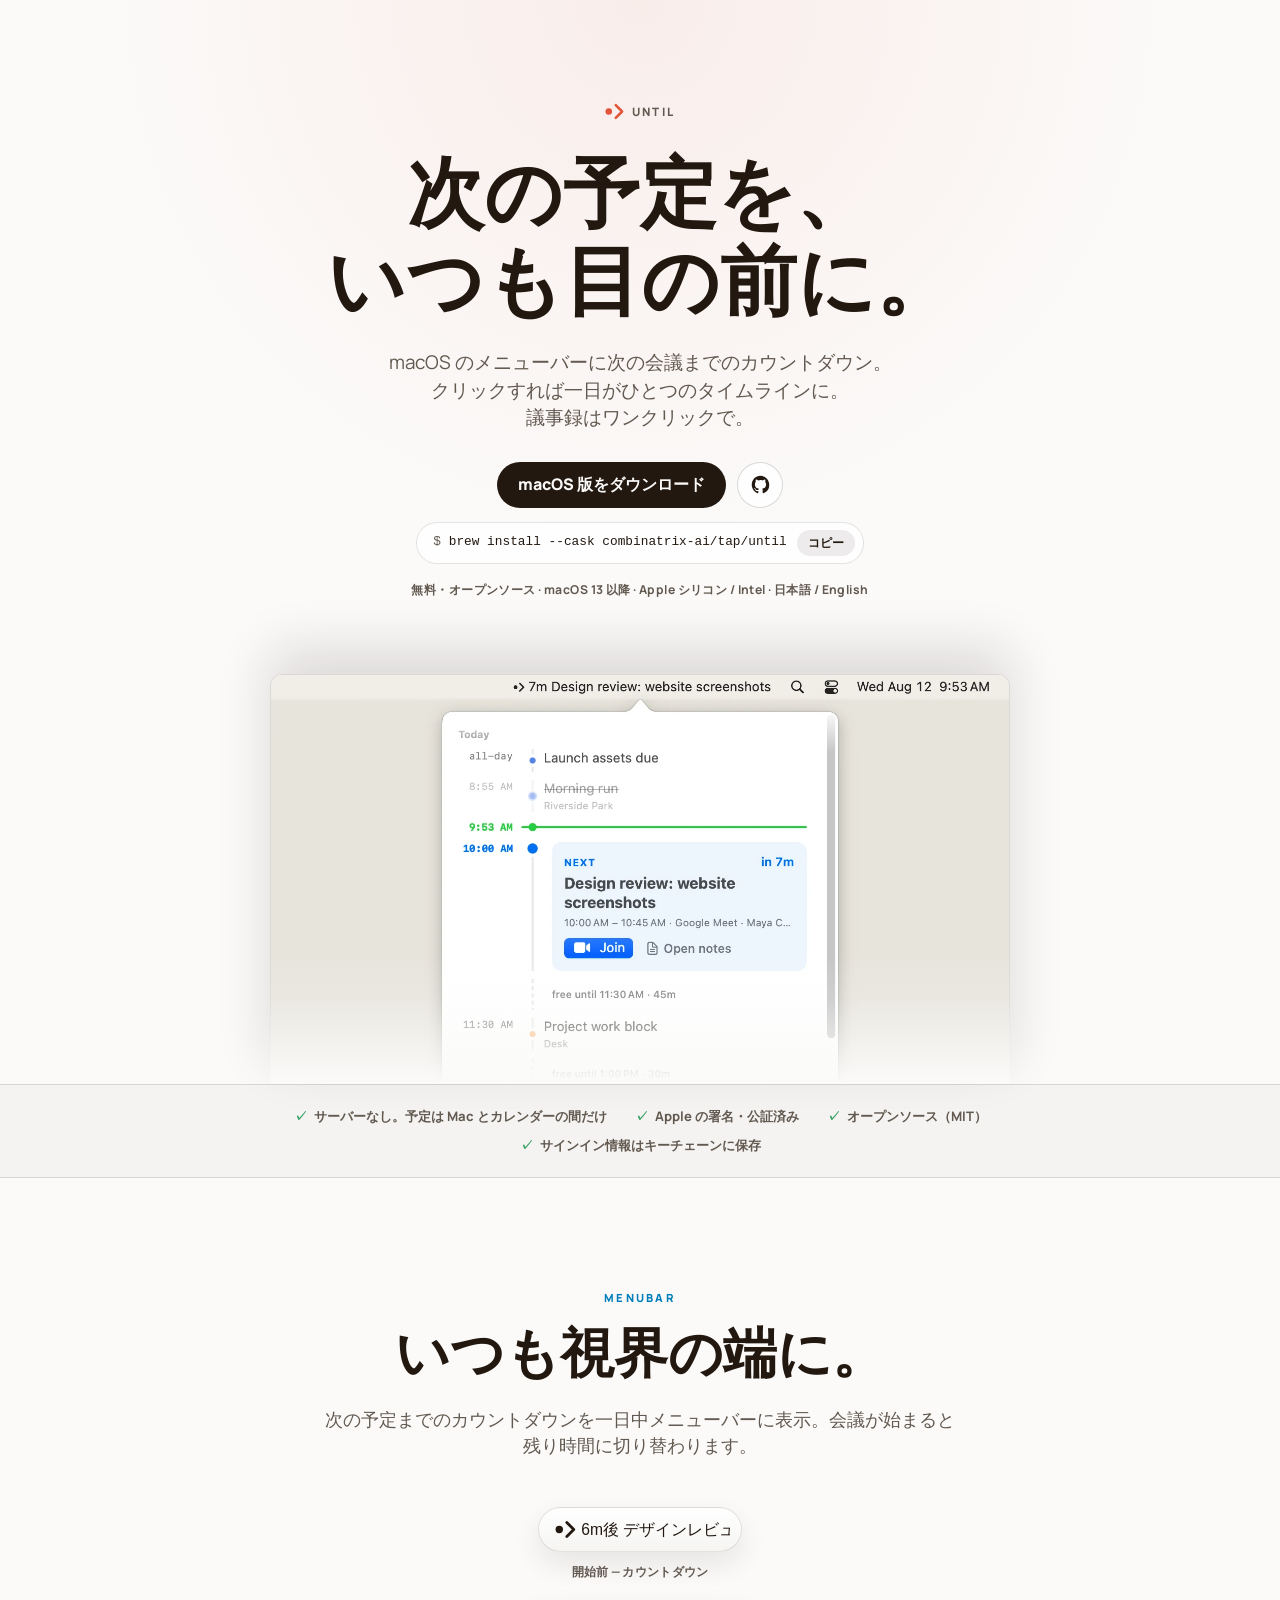
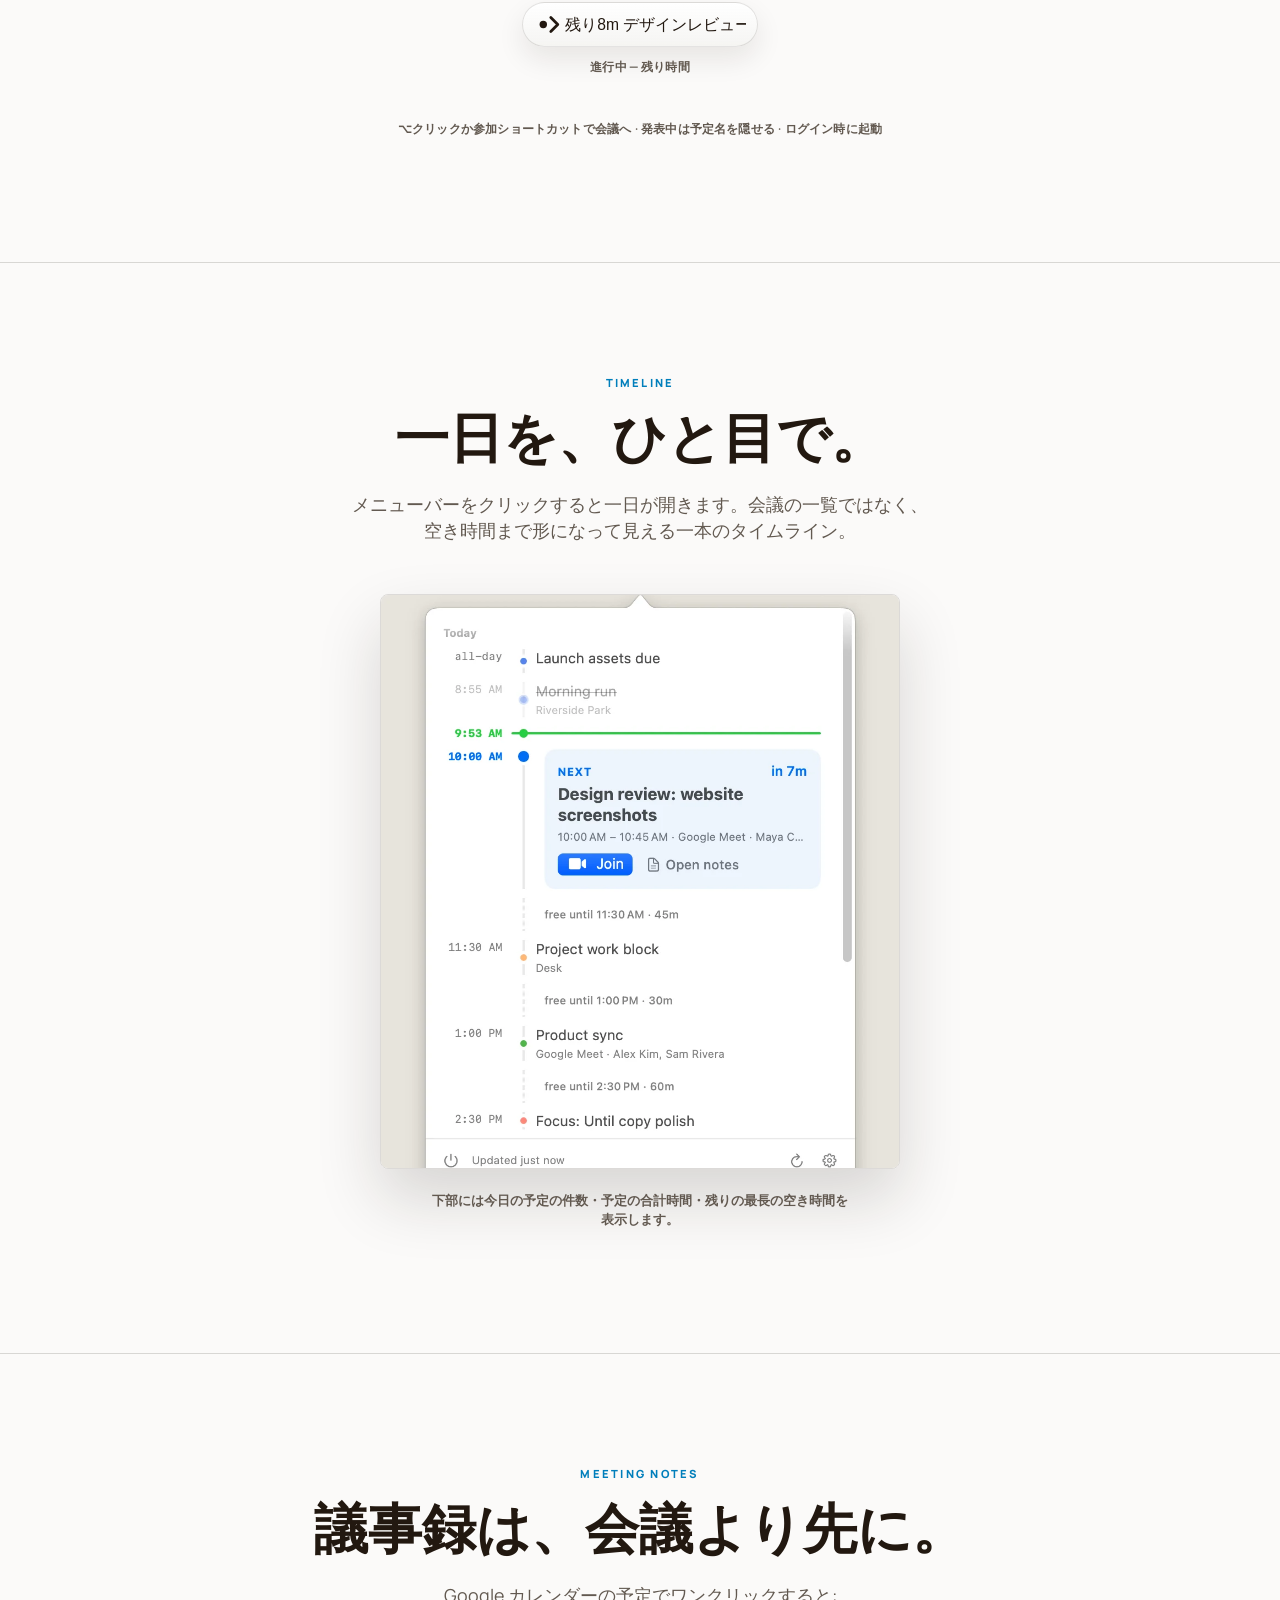
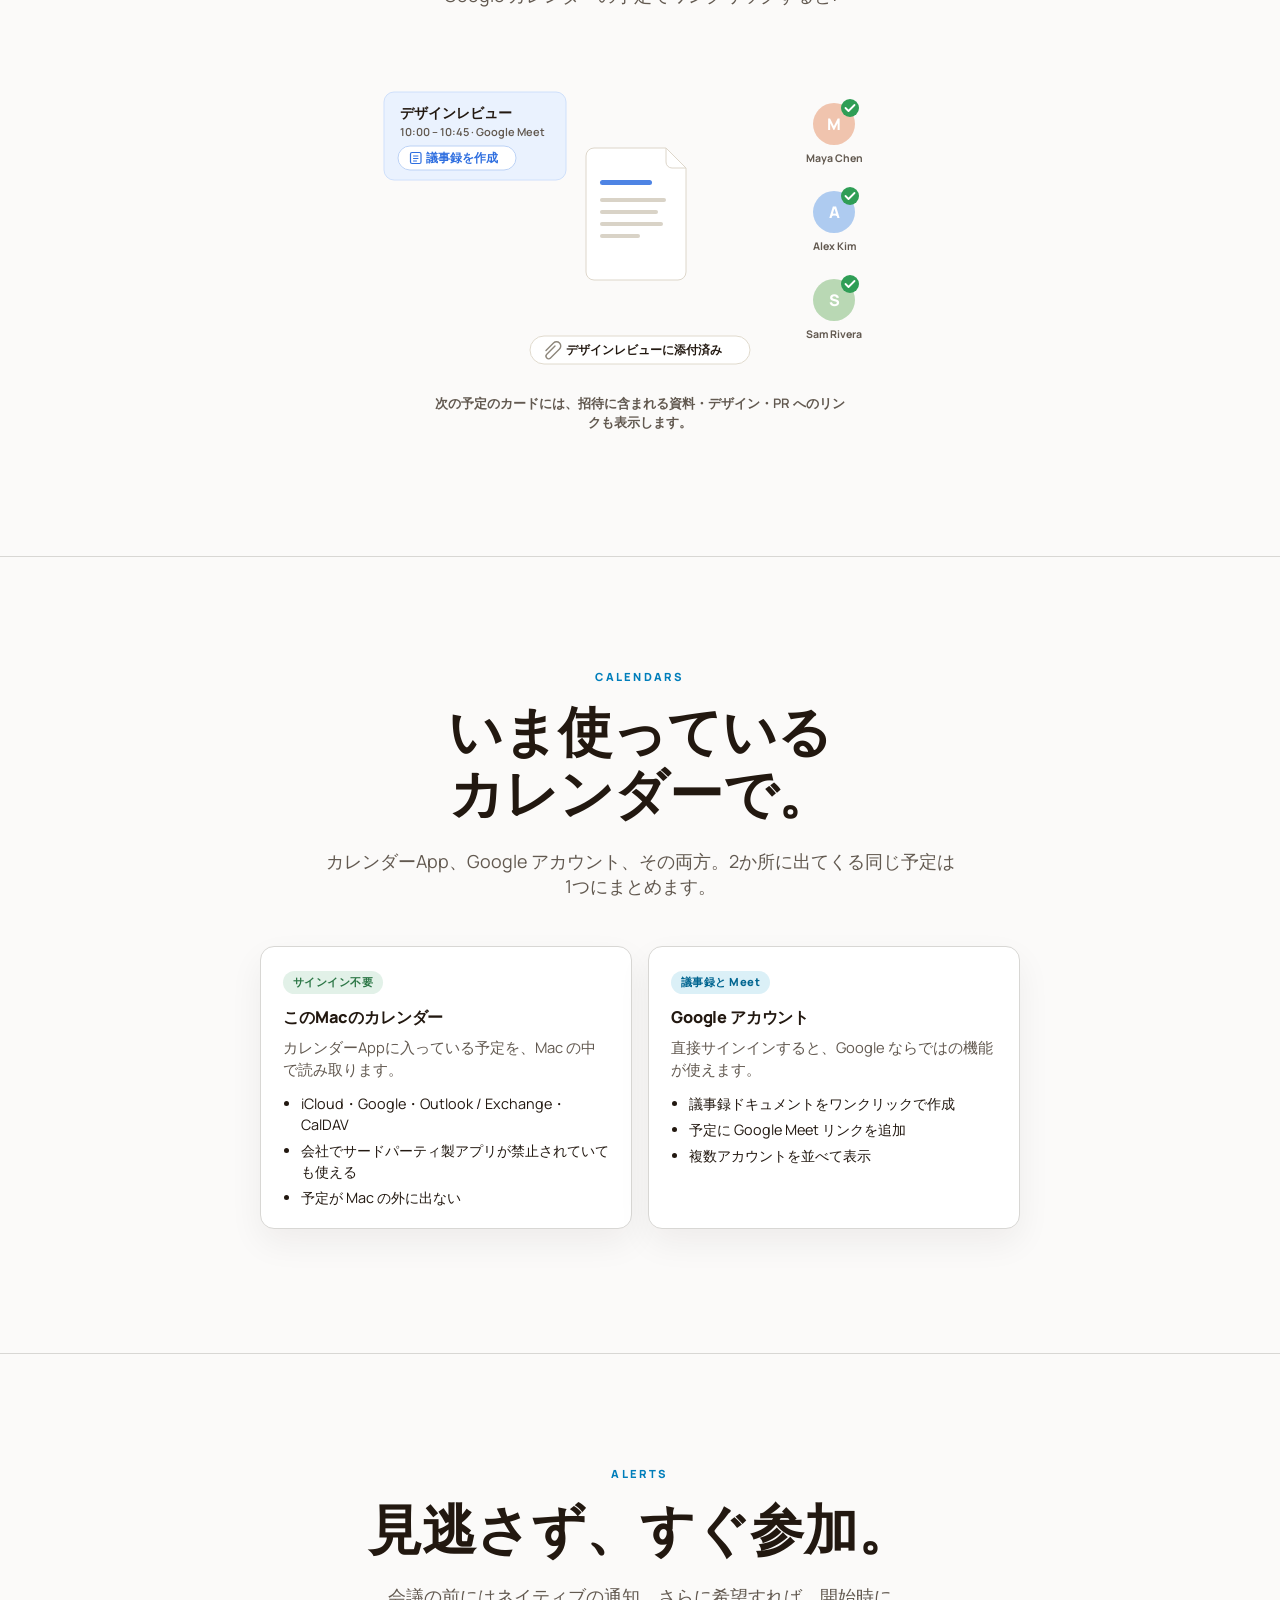
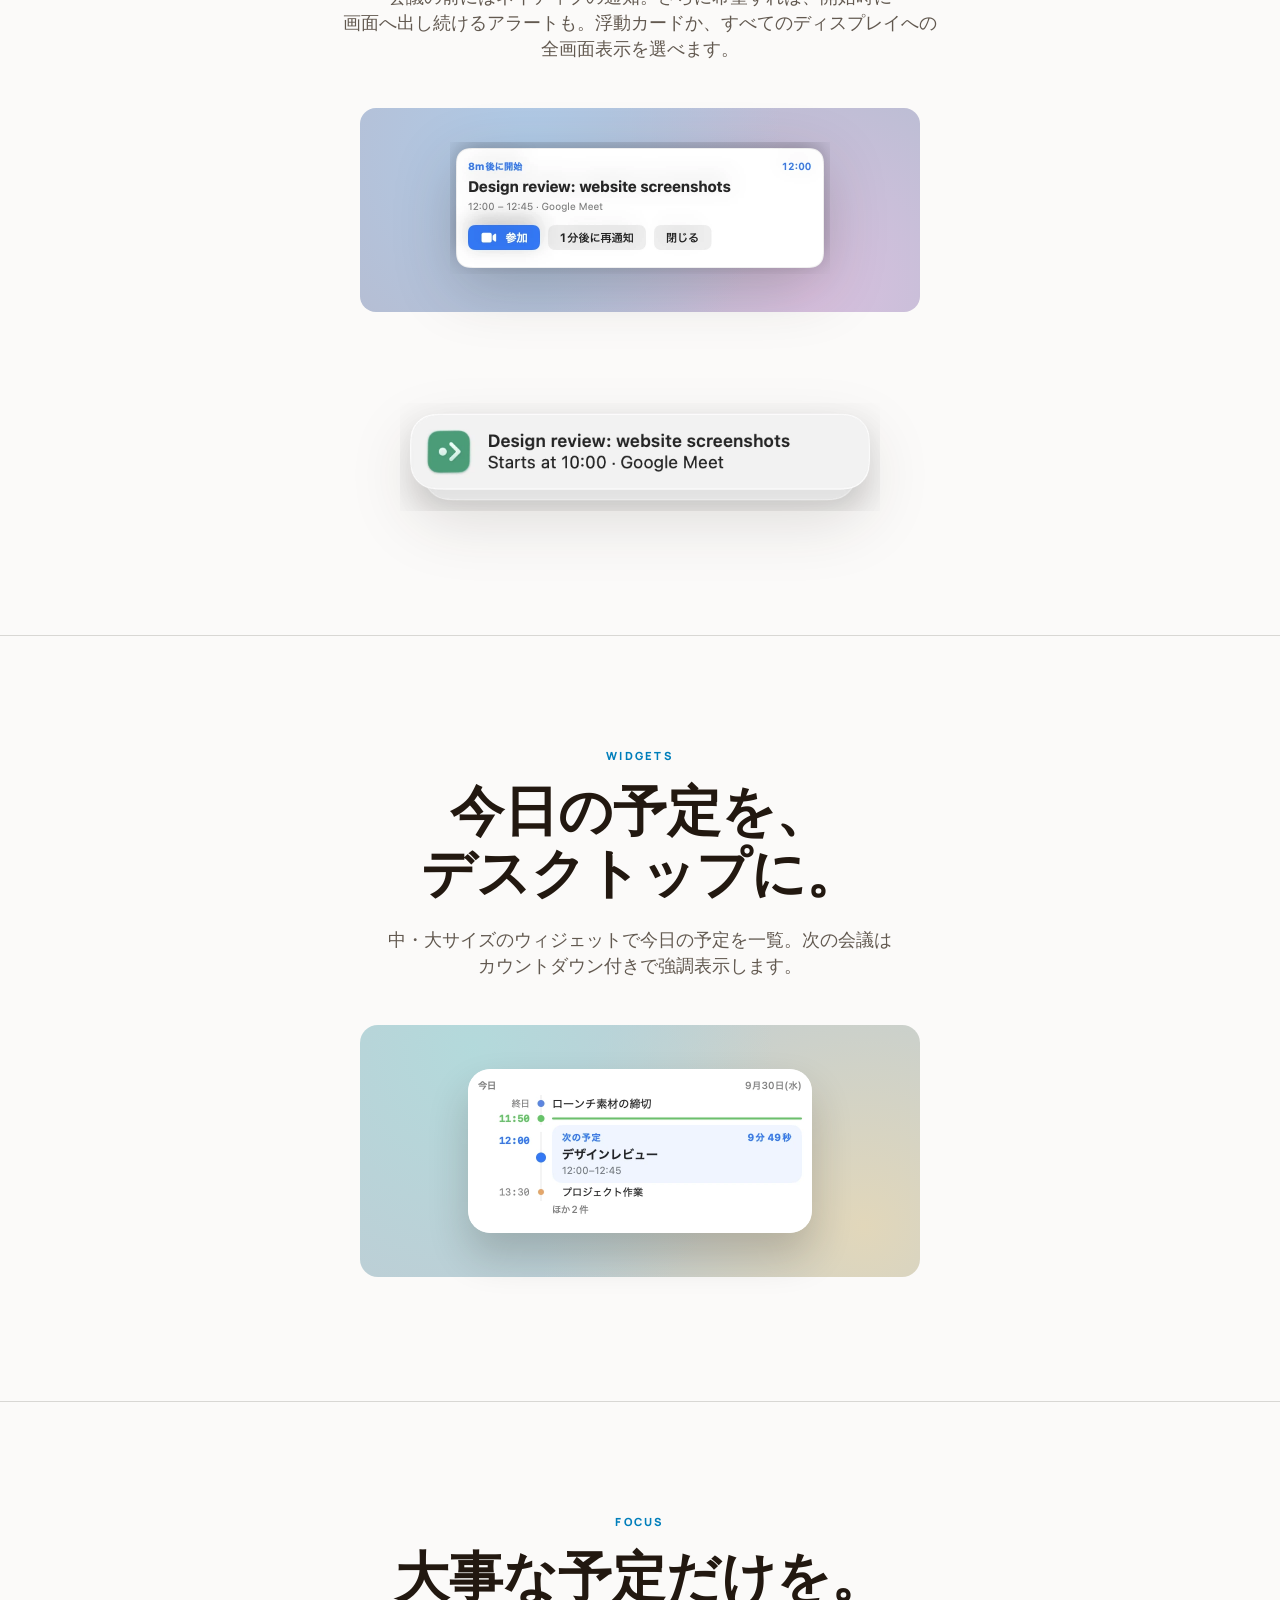
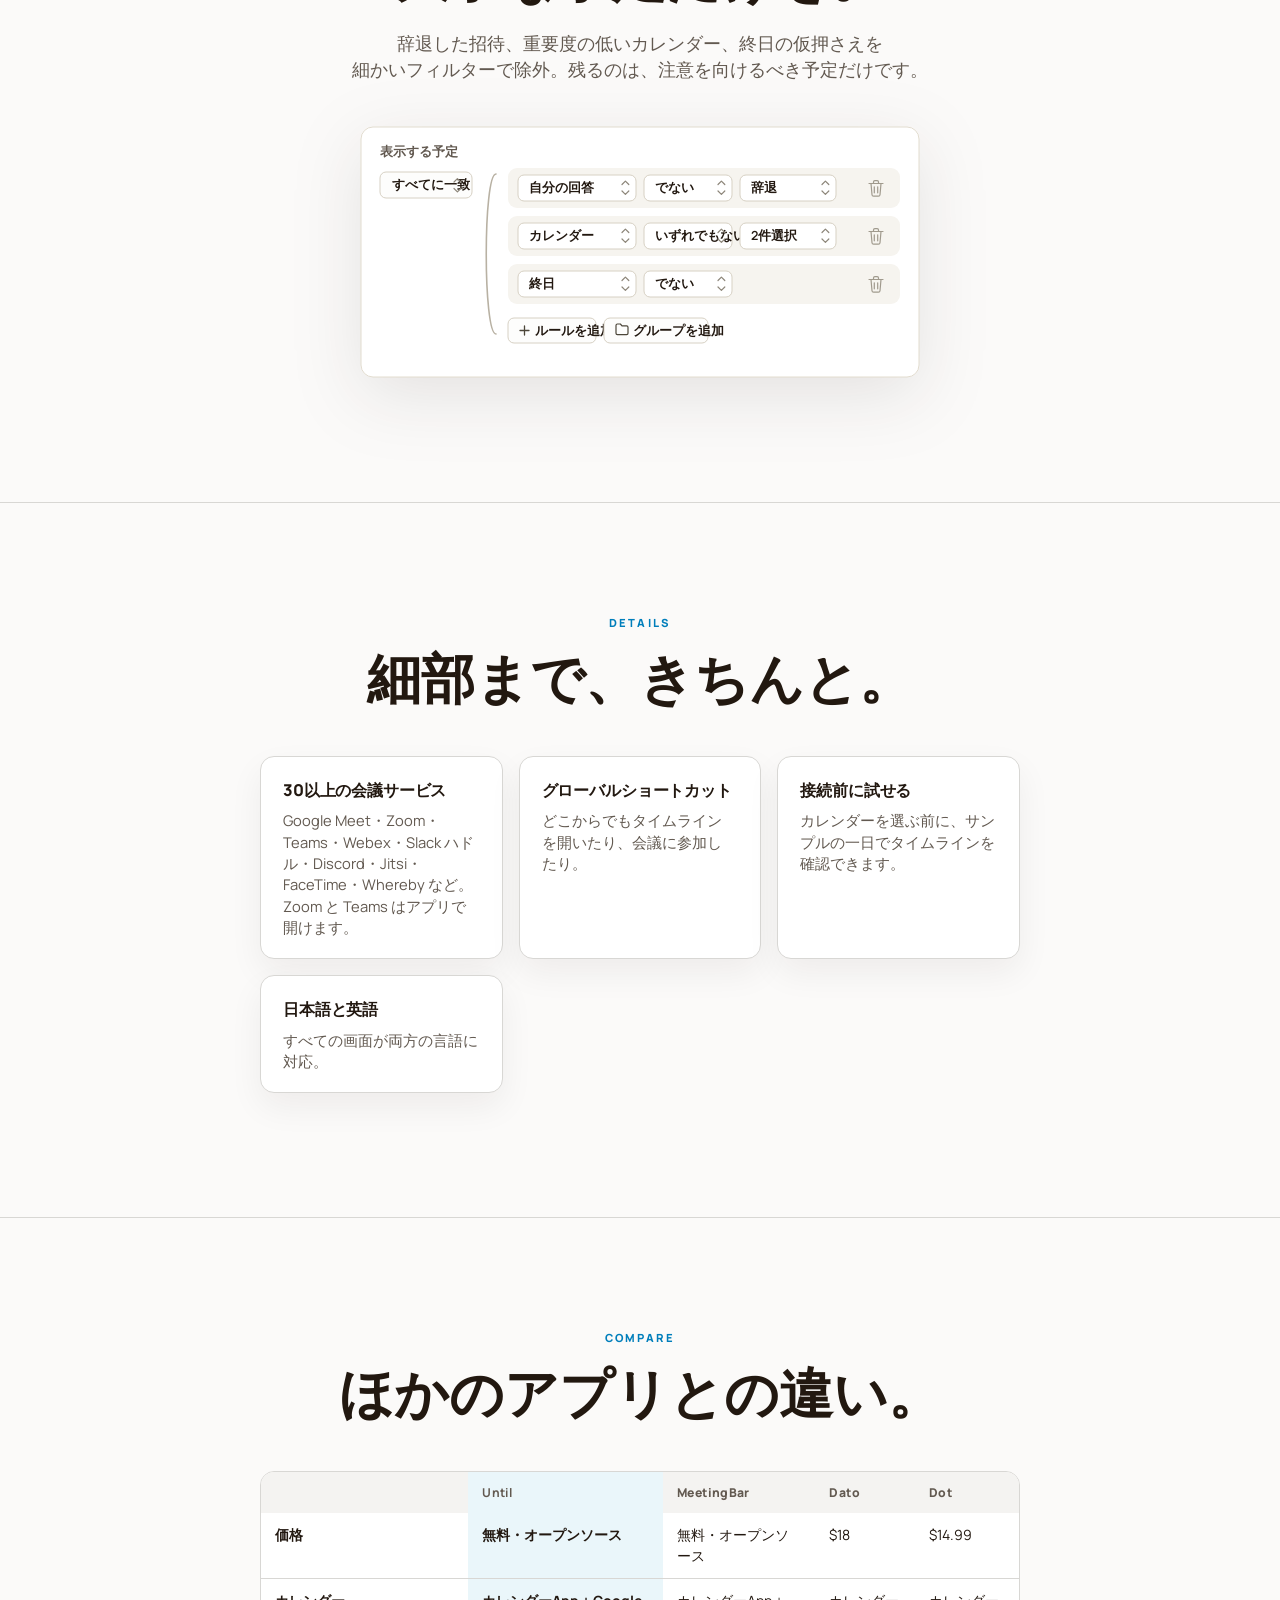
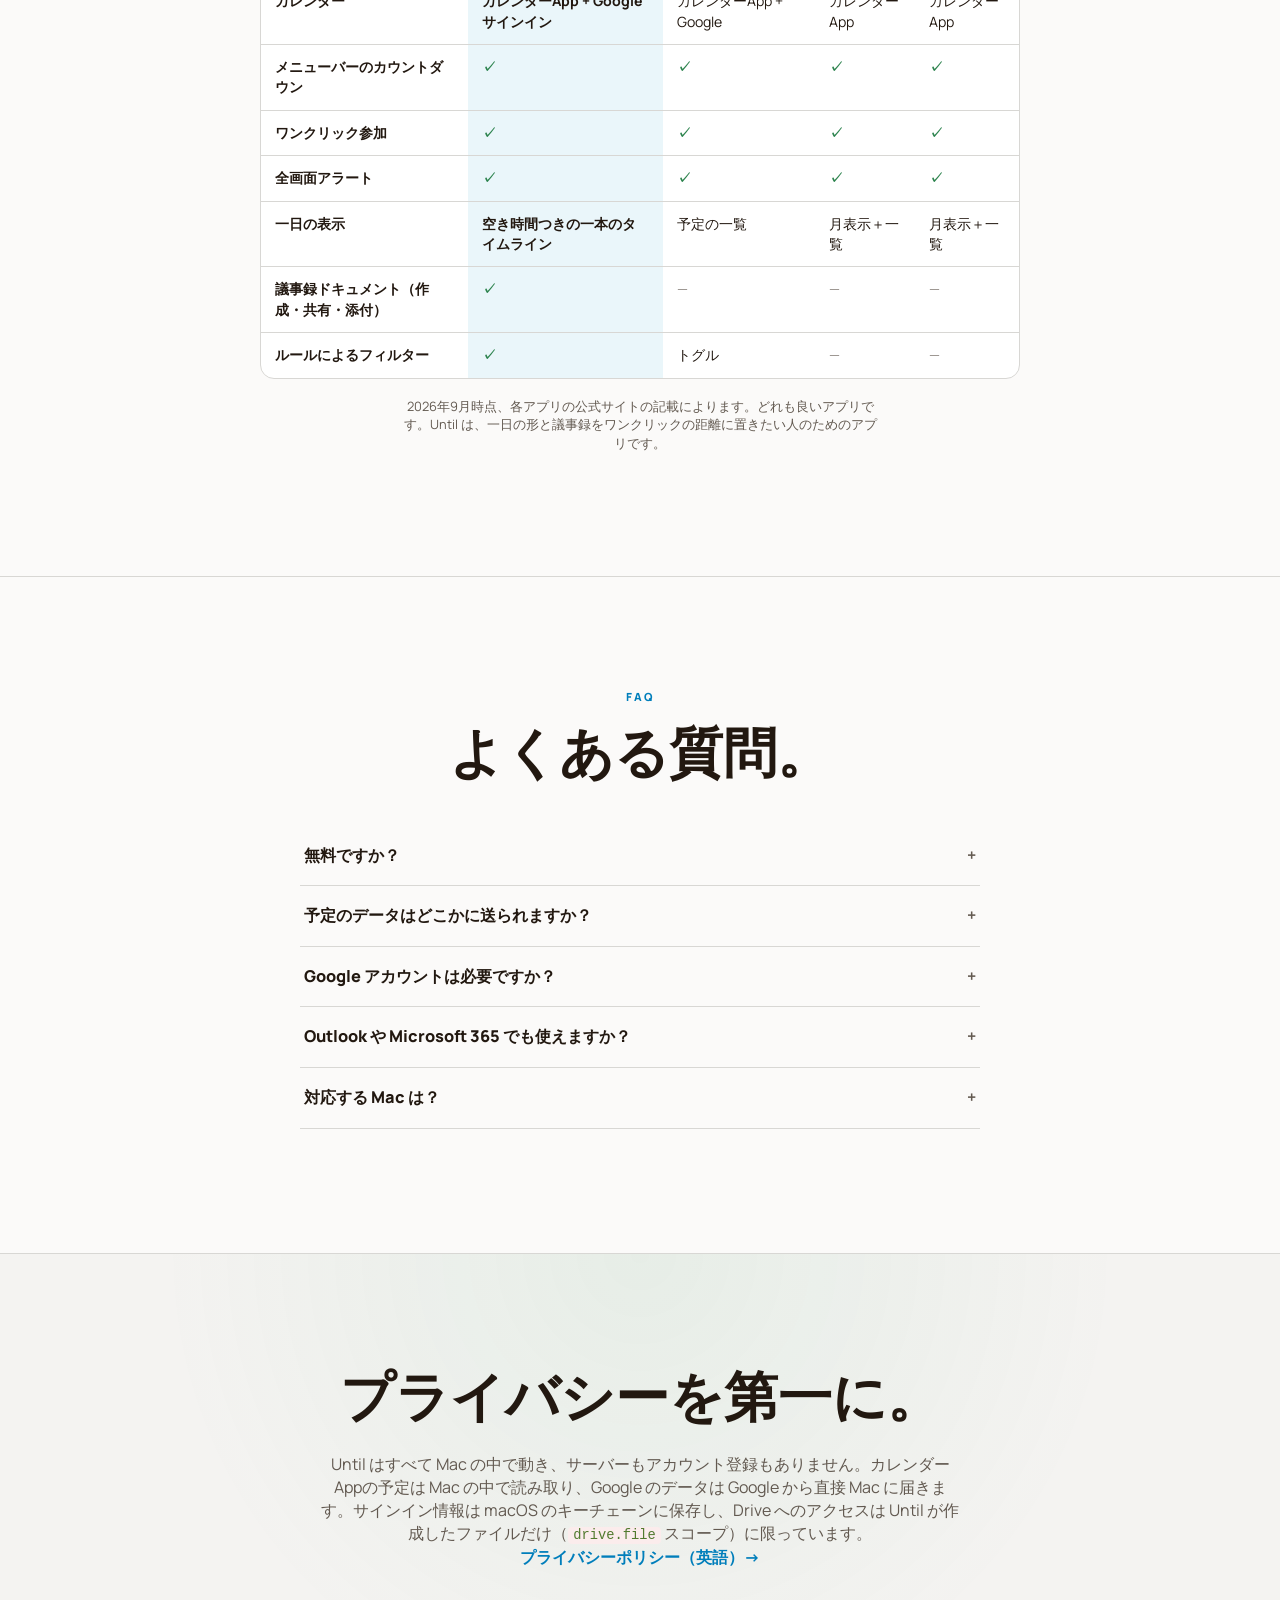
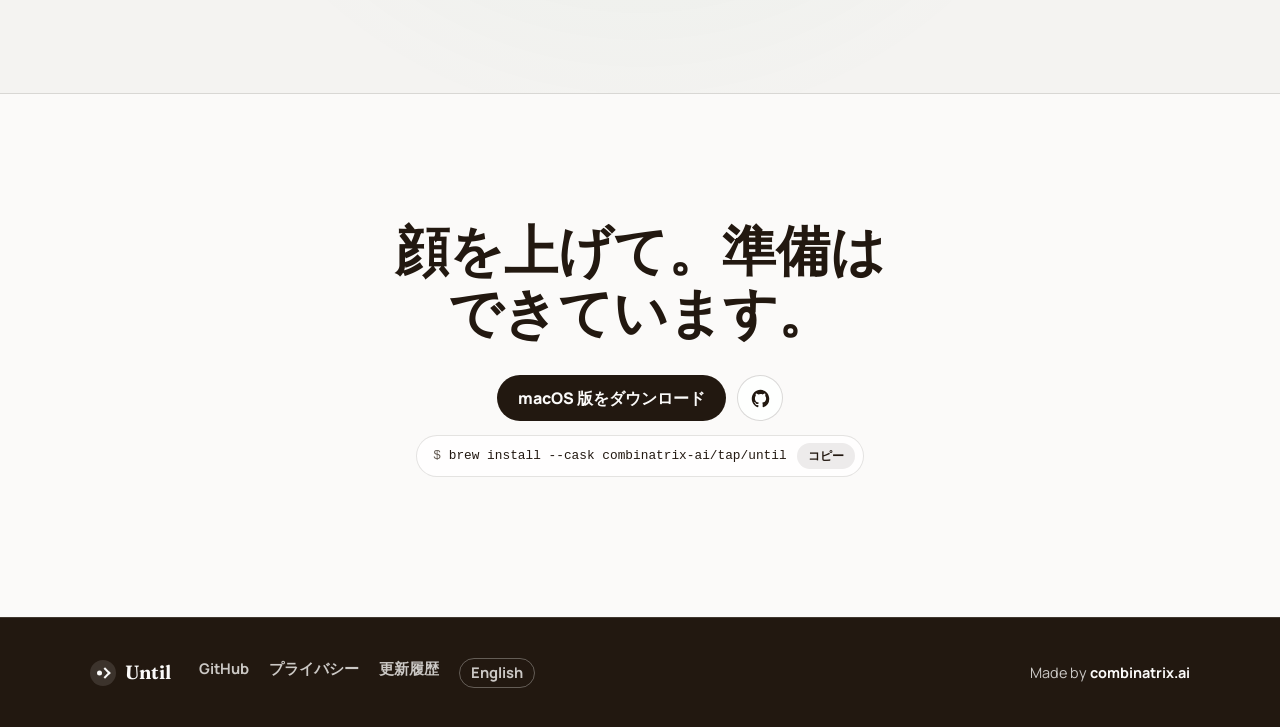
==== docs/ja/index.html @ cc0fdd6d "Rebuild the website around install, calendars, and comparisons - Hero links straight to Until.dmg, o" ====
<!DOCTYPE html>
<html lang="ja">
  <head>
    <meta charset="utf-8">
    <meta name="viewport" content="width=device-width, initial-scale=1">
    <title>Until — 次の会議をmacOSのメニューバーに</title>
    <meta name="description" content="Until は次の会議までのカウントダウンを macOS のメニューバーに表示し、一日をひとつのタイムラインで見せ、議事録をワンクリックで作成します。カレンダーAppと Google カレンダーに対応。無料・オープンソース。">
    <link rel="canonical" href="https://until.combinatrix.ai/ja/">
    <link rel="alternate" hreflang="en" href="https://until.combinatrix.ai/">
    <link rel="alternate" hreflang="ja" href="https://until.combinatrix.ai/ja/">
    <link rel="alternate" hreflang="x-default" href="https://until.combinatrix.ai/">
    <meta property="og:type" content="website">
    <meta property="og:title" content="Until — 次の会議をmacOSのメニューバーに">
    <meta property="og:description" content="メニューバーのカウントダウン、一日をひとつのタイムラインで、議事録はワンクリック。カレンダーAppと Google カレンダーに対応。無料・オープンソース。">
    <meta property="og:image" content="https://until.combinatrix.ai/og-image.png">
    <meta property="og:image:width" content="1200">
    <meta property="og:image:height" content="630">
    <meta property="og:url" content="https://until.combinatrix.ai/ja/">
    <meta property="og:locale" content="ja_JP">
    <meta name="twitter:card" content="summary_large_image">
    <meta name="twitter:title" content="Until — 次の会議をmacOSのメニューバーに">
    <meta name="twitter:description" content="メニューバーのカウントダウン、一日をひとつのタイムラインで、議事録はワンクリック。カレンダーAppと Google カレンダーに対応。無料・オープンソース。">
    <meta name="twitter:image" content="https://until.combinatrix.ai/og-image.png">
    <script type="application/ld+json">{"@context": "https://schema.org", "@type": "SoftwareApplication", "name": "Until", "operatingSystem": "macOS 13 or later", "applicationCategory": "ProductivityApplication", "description": "メニューバーのカウントダウン、一日をひとつのタイムラインで、議事録はワンクリック。カレンダーAppと Google カレンダーに対応。無料・オープンソース。", "url": "https://until.combinatrix.ai/ja/", "downloadUrl": "https://github.com/combinatrix-ai/until/releases/latest/download/Until.dmg", "license": "https://opensource.org/licenses/MIT", "inLanguage": ["en", "ja"], "offers": {"@type": "Offer", "price": "0", "priceCurrency": "USD"}, "author": {"@type": "Organization", "name": "combinatrix.ai", "url": "https://combinatrix.ai"}}</script>
    <link rel="preconnect" href="https://fonts.googleapis.com">
    <link rel="preconnect" href="https://fonts.gstatic.com" crossorigin>
    <link
      href="https://fonts.googleapis.com/css2?family=Fraunces:opsz,wght@9..144,650;9..144,780&amp;family=Manrope:wght@400;520;620;720;800&amp;display=swap"
      rel="stylesheet"
    >
    <link rel="stylesheet" href="../styles.css?v=20260930-growth">
    <link rel="icon" href="data:image/svg+xml,%3Csvg xmlns='http://www.w3.org/2000/svg' viewBox='0 0 24 24'%3E%3Ccircle cx='8' cy='12' r='3' fill='%23d9664e'/%3E%3Cpath d='M14 7l5 5-5 5' fill='none' stroke='%23d9664e' stroke-width='2.5' stroke-linecap='round' stroke-linejoin='round'/%3E%3C/svg%3E">
  </head>
  <body>
    <a class="skip-link" href="#main-content">本文へスキップ</a>
    <main id="top">
      <section class="hero" id="main-content" aria-labelledby="hero-title">
        <div class="hero-intro">
          <div class="hero-brand-row">
            <svg class="hero-mark" viewBox="4 5 15 14" aria-hidden="true">
              <circle cx="7" cy="12" r="2.6" />
              <path d="M12.5 7 17.5 12 12.5 17" />
            </svg>
            <span>Until</span>
          </div>
          <h1 id="hero-title">次の予定を、いつも目の前に。</h1>
          <p class="hero-subtitle">macOS のメニューバーに次の会議までのカウントダウン。クリックすれば一日がひとつのタイムラインに。議事録はワンクリックで。</p>
          <div class="cta-row">
            <a class="primary-action" href="https://github.com/combinatrix-ai/until/releases/latest/download/Until.dmg">macOS 版をダウンロード</a>
            <a class="icon-action" href="https://github.com/combinatrix-ai/until" aria-label="GitHub で Until を見る">
              <svg viewBox="0 0 24 24" aria-hidden="true">
                <path
                  d="M12 2C6.48 2 2 6.58 2 12.24c0 4.52 2.86 8.35 6.84 9.7.5.09.68-.22.68-.49 0-.24-.01-1.04-.01-1.88-2.51.47-3.16-.63-3.36-1.21-.11-.3-.6-1.21-1.03-1.45-.35-.19-.85-.66-.01-.67.79-.01 1.35.74 1.54 1.05.9 1.55 2.34 1.11 2.91.85.09-.67.35-1.11.64-1.37-2.22-.26-4.55-1.14-4.55-5.05 0-1.11.39-2.02 1.03-2.73-.1-.26-.45-1.3.1-2.7 0 0 .84-.28 2.75 1.04A9.28 9.28 0 0 1 12 6.99c.85 0 1.71.12 2.51.35 1.91-1.32 2.75-1.04 2.75-1.04.55 1.4.2 2.44.1 2.7.64.71 1.03 1.62 1.03 2.73 0 3.92-2.34 4.79-4.57 5.05.36.32.68.94.68 1.9 0 1.37-.01 2.47-.01 2.81 0 .27.18.59.69.49A10.09 10.09 0 0 0 22 12.24C22 6.58 17.52 2 12 2Z"
                />
              </svg>
            </a>
          </div>
          <div class="brew-pill"><code>brew install --cask combinatrix-ai/tap/until</code><button class="copy-button" type="button" data-copy="brew install --cask combinatrix-ai/tap/until" data-copied="コピーしました">コピー</button></div>
          <p class="hero-meta">無料・オープンソース <span aria-hidden="true">·</span> macOS 13 以降 <span aria-hidden="true">·</span> Apple シリコン / Intel <span aria-hidden="true">·</span> 日本語 / English</p>
        </div>

        <figure class="hero-poster">
          <img
            src="../until-hero-menubar-timeline.webp"
            width="1453"
            height="804"
            fetchpriority="high"
            alt="メニューバーのカウントダウンから一日のタイムラインを開いたところ。次の予定が大きく表示され、その後の予定が続く。"
          >
          <div class="hero-poster-fade" aria-hidden="true"></div>
        </figure>
      </section>

      <section class="trust-strip" aria-label="Trust">
        <ul><li>サーバーなし。予定は Mac とカレンダーの間だけ</li><li>Apple の署名・公証済み</li><li>オープンソース（MIT）</li><li>サインイン情報はキーチェーンに保存</li></ul>
      </section>

      <section class="landing-section" id="menubar" aria-labelledby="menubar-title">
        <div class="section-inner">
          <header class="section-heading">
            <p class="kicker">Menubar</p>
            <h2 id="menubar-title">いつも視界の端に。</h2>
            <p class="section-lede">次の予定までのカウントダウンを一日中メニューバーに表示。会議が始まると残り時間に切り替わります。</p>
          </header>

          <div class="menubar-states">
            <figure class="menubar-state">
              <div class="menubar-chrome">
                <svg viewBox="0 0 155 25" role="img" aria-label="メニューバーの Until。デザインレビューまで6分。" focusable="false">
                  <circle cx="8" cy="12.5" r="3.2" class="ms-mark" />
                  <path d="M14.5 6.5 20.5 12.5 14.5 18.5" class="ms-chevron" />
                  <text x="27" y="17.3" class="ms-text">6m後 デザインレビュー</text>
                </svg>
              </div>
              <figcaption>開始前 &mdash; カウントダウン</figcaption>
            </figure>
            <figure class="menubar-state">
              <div class="menubar-chrome">
                <svg viewBox="0 0 182 25" role="img" aria-label="メニューバーの Until。デザインレビューは残り8分。" focusable="false">
                  <circle cx="8" cy="12.5" r="3.2" class="ms-mark" />
                  <path d="M14.5 6.5 20.5 12.5 14.5 18.5" class="ms-chevron" />
                  <text x="27" y="17.3" class="ms-text">残り8m デザインレビュー</text>
                </svg>
              </div>
              <figcaption>進行中 &mdash; 残り時間</figcaption>
            </figure>
          </div>

          <p class="section-note">⌥クリックか参加ショートカットで会議へ · 発表中は予定名を隠せる · ログイン時に起動</p>
        </div>
      </section>

      <section class="landing-section" id="timeline" aria-labelledby="timeline-title">
        <div class="section-inner">
          <header class="section-heading">
            <p class="kicker">Timeline</p>
            <h2 id="timeline-title">一日を、ひと目で。</h2>
            <p class="section-lede">メニューバーをクリックすると一日が開きます。会議の一覧ではなく、空き時間まで形になって見える一本のタイムライン。</p>
          </header>

          <figure class="timeline-visual">
            <img
              src="../until-timeline-popover.webp"
              width="941"
              height="1040"
              loading="lazy"
              alt="ポップオーバーに表示された一日のタイムライン。進行中の予定、空き時間、この後の予定が並ぶ。"
            >
          </figure>
          <p class="visual-caption">下部には今日の予定の件数・予定の合計時間・残りの最長の空き時間を表示します。</p>
        </div>
      </section>

      <section class="landing-section" id="meeting-notes" aria-labelledby="meeting-notes-title">
        <div class="section-inner">
          <header class="section-heading">
            <p class="kicker">Meeting notes</p>
            <h2 id="meeting-notes-title">議事録は、会議より先に。</h2>
            <p class="section-lede">Google カレンダーの予定でワンクリックすると:</p>
          </header>

          <ol class="sr-only"><li>テンプレートから Google ドキュメントを作成</li><li>参加者全員と共有</li><li>予定に添付</li></ol>
          <div class="notes-visual" aria-hidden="true">
            <svg viewBox="0 0 560 320" role="img" focusable="false">
              <!-- event card -->
              <g>
                <rect x="24" y="40" width="182" height="88" rx="10" fill="#eaf2fe" stroke="#cfe0fb" />
                <text x="40" y="66" class="nv-title">デザインレビュー</text>
                <text x="40" y="84" class="nv-sub">10:00 &#8211; 10:45 &#183; Google Meet</text>
                <g class="nv-button">
                  <rect x="38" y="94" width="118" height="24" rx="12" fill="#ffffff" stroke="#bcd2f5" />
                  <path d="M52 100.5h7.5a1.5 1.5 0 0 1 1.5 1.5v8a1.5 1.5 0 0 1-1.5 1.5H52a1.5 1.5 0 0 1-1.5-1.5v-8a1.5 1.5 0 0 1 1.5-1.5Z" fill="none" stroke="#2f6fe0" stroke-width="1.2" />
                  <path d="M53.5 104h4.5M53.5 106.5h4.5M53.5 109h3" stroke="#2f6fe0" stroke-width="1" stroke-linecap="round" />
                  <text x="66" y="110" class="nv-btn-label">議事録を作成</text>
                </g>
                <circle class="nv-ripple" cx="97" cy="106" r="14" fill="none" stroke="#2f6fe0" />
              </g>

              <!-- cursor -->
              <path class="nv-cursor" d="M0 0 L0 15.2 L3.6 12.1 L6 17.6 L8.6 16.4 L6.2 11 L10.9 10.6 Z" fill="#1c1a17" stroke="#ffffff" stroke-width="1.1" />

              <!-- created doc -->
              <g class="nv-doc">
                <g class="nv-doc-inner">
                  <path d="M234 96 h72 l20 20 v104 a8 8 0 0 1-8 8 h-84 a8 8 0 0 1-8-8 V104 a8 8 0 0 1 8-8 Z" fill="#ffffff" stroke="#ddd6ca" />
                  <path d="M306 96 v14 a6 6 0 0 0 6 6 h14" fill="none" stroke="#ddd6ca" />
                  <rect x="240" y="128" width="52" height="5" rx="2.5" fill="#2f6fe0" opacity="0.85" />
                  <rect class="nv-line l1" x="240" y="146" width="66" height="4" rx="2" fill="#d9d3c7" />
                  <rect class="nv-line l2" x="240" y="158" width="58" height="4" rx="2" fill="#d9d3c7" />
                  <rect class="nv-line l3" x="240" y="170" width="63" height="4" rx="2" fill="#d9d3c7" />
                  <rect class="nv-line l4" x="240" y="182" width="40" height="4" rx="2" fill="#d9d3c7" />
                </g>
              </g>

              <!-- flying mini-docs -->
              <g class="nv-fly nv-fly1">
                <rect x="-8" y="-10" width="16" height="20" rx="3" fill="#ffffff" stroke="#c9d8f2" />
                <path d="M-3.5 -3.5h7M-3.5 0h7M-3.5 3.5h4.5" stroke="#2f6fe0" stroke-width="1.1" stroke-linecap="round" />
              </g>
              <g class="nv-fly nv-fly2">
                <rect x="-8" y="-10" width="16" height="20" rx="3" fill="#ffffff" stroke="#c9d8f2" />
                <path d="M-3.5 -3.5h7M-3.5 0h7M-3.5 3.5h4.5" stroke="#2f6fe0" stroke-width="1.1" stroke-linecap="round" />
              </g>
              <g class="nv-fly nv-fly3">
                <rect x="-8" y="-10" width="16" height="20" rx="3" fill="#ffffff" stroke="#c9d8f2" />
                <path d="M-3.5 -3.5h7M-3.5 0h7M-3.5 3.5h4.5" stroke="#2f6fe0" stroke-width="1.1" stroke-linecap="round" />
              </g>

              <!-- attendees -->
              <g class="nv-person">
                <circle cx="474" cy="72" r="21" fill="#f0c4ae" />
                <text x="474" y="78" class="nv-initial">M</text>
                <text x="474" y="110" class="nv-name">Maya Chen</text>
                <g class="nv-check nv-check1">
                  <circle cx="490" cy="56" r="9" fill="#2f9e56" />
                  <path d="M485.5 56 l3 3 l6-6" fill="none" stroke="#ffffff" stroke-width="1.8" stroke-linecap="round" stroke-linejoin="round" />
                </g>
              </g>
              <g class="nv-person">
                <circle cx="474" cy="160" r="21" fill="#aecbf0" />
                <text x="474" y="166" class="nv-initial">A</text>
                <text x="474" y="198" class="nv-name">Alex Kim</text>
                <g class="nv-check nv-check2">
                  <circle cx="490" cy="144" r="9" fill="#2f9e56" />
                  <path d="M485.5 144 l3 3 l6-6" fill="none" stroke="#ffffff" stroke-width="1.8" stroke-linecap="round" stroke-linejoin="round" />
                </g>
              </g>
              <g class="nv-person">
                <circle cx="474" cy="248" r="21" fill="#b9d8b4" />
                <text x="474" y="254" class="nv-initial">S</text>
                <text x="474" y="286" class="nv-name">Sam Rivera</text>
                <g class="nv-check nv-check3">
                  <circle cx="490" cy="232" r="9" fill="#2f9e56" />
                  <path d="M485.5 232 l3 3 l6-6" fill="none" stroke="#ffffff" stroke-width="1.8" stroke-linecap="round" stroke-linejoin="round" />
                </g>
              </g>

              <!-- attached chip -->
              <g class="nv-attach">
                <rect x="170" y="284" width="220" height="28" rx="14" fill="#ffffff" stroke="#e0dacd" />
                <path d="M186 298.5 l7.5-7.5 a4.2 4.2 0 0 1 6 6 l-9 9 a2.6 2.6 0 0 1-3.7-3.7 l8.2-8.2" fill="none" stroke="#8d867a" stroke-width="1.4" stroke-linecap="round" stroke-linejoin="round" />
                <text x="206" y="302" class="nv-attach-label">デザインレビューに添付済み</text>
              </g>
            </svg>
          </div>
          <p class="visual-caption">次の予定のカードには、招待に含まれる資料・デザイン・PR へのリンクも表示します。</p>
        </div>
      </section>

      <section class="landing-section" id="calendars" aria-labelledby="calendars-title">
        <div class="section-inner">
          <header class="section-heading">
            <p class="kicker">Calendars</p>
            <h2 id="calendars-title">いま使っているカレンダーで。</h2>
            <p class="section-lede">カレンダーApp、Google アカウント、その両方。2か所に出てくる同じ予定は1つにまとめます。</p>
          </header>

          <div class="source-cards">
            <article class="source-card">
              <span class="source-tag">サインイン不要</span>
              <h3>このMacのカレンダー</h3>
              <p>カレンダーAppに入っている予定を、Mac の中で読み取ります。</p>
              <ul><li>iCloud・Google・Outlook / Exchange・CalDAV</li><li>会社でサードパーティ製アプリが禁止されていても使える</li><li>予定が Mac の外に出ない</li></ul>
            </article>
            <article class="source-card">
              <span class="source-tag blue">議事録と Meet</span>
              <h3>Google アカウント</h3>
              <p>直接サインインすると、Google ならではの機能が使えます。</p>
              <ul><li>議事録ドキュメントをワンクリックで作成</li><li>予定に Google Meet リンクを追加</li><li>複数アカウントを並べて表示</li></ul>
            </article>
          </div>
        </div>
      </section>

      <section class="landing-section" id="alerts" aria-labelledby="alerts-title">
        <div class="section-inner">
          <header class="section-heading">
            <p class="kicker">Alerts</p>
            <h2 id="alerts-title">見逃さず、すぐ参加。</h2>
            <p class="section-lede">会議の前にはネイティブの通知。さらに希望すれば、開始時に画面へ出し続けるアラートも。浮動カードか、すべてのディスプレイへの全画面表示を選べます。</p>
          </header>

          <div class="alert-visuals">
            <figure class="alert-stage">
              <img src="../until-start-alert-ja.webp" width="380" height="132" loading="lazy" alt="Until の開始アラート。「デザインレビュー」が8分後に開始、参加・1分後に再通知・閉じるのボタン。">
            </figure>
            <figure class="notification-visual">
              <img src="../until-notification.webp" width="718" height="162" loading="lazy" alt="Until の macOS 通知。予定の開始時刻と Google Meet のリンクを表示。">
            </figure>
          </div>
        </div>
      </section>

      <section class="landing-section" id="widgets" aria-labelledby="widgets-title">
        <div class="section-inner">
          <header class="section-heading">
            <p class="kicker">Widgets</p>
            <h2 id="widgets-title">今日の予定を、デスクトップに。</h2>
            <p class="section-lede">中・大サイズのウィジェットで今日の予定を一覧。次の会議はカウントダウン付きで強調表示します。</p>
          </header>

          <figure class="widget-visual">
            <img src="../until-widget-ja.webp" width="344" height="164" loading="lazy" alt="Until の中サイズのウィジェット。終日の予定、現在時刻、カウントダウン付きの次の会議、その次の予定。">
          </figure>
        </div>
      </section>

      <section class="landing-section" id="focus" aria-labelledby="focus-title">
        <div class="section-inner">
          <header class="section-heading">
            <p class="kicker">Focus</p>
            <h2 id="focus-title">大事な予定だけを。</h2>
            <p class="section-lede">辞退した招待、重要度の低いカレンダー、終日の仮押さえを細かいフィルターで除外。残るのは、注意を向けるべき予定だけです。</p>
          </header>

          <p class="sr-only">フィルター編集画面のルール例: 自分の回答が「辞退」でない、カレンダーが選択した2つのいずれでもない、終日でない。</p>
          <div class="filter-visual" aria-hidden="true">
            <svg viewBox="0 0 560 252" role="img" focusable="false">
              <!-- editor card -->
              <rect x="1" y="1" width="558" height="250" rx="12" fill="#ffffff" stroke="#e2dccf" />
              <text x="20" y="30" class="fv-muted">表示する予定</text>

              <!-- group mode dropdown -->
              <g>
                <rect x="20" y="46" width="92" height="26" rx="6" fill="#fdfdfc" stroke="#d7d1c4" />
                <text x="32" y="63" class="fv-label">すべてに一致</text>
                <path d="M94 56 l3.4-3.4 3.4 3.4 M94 62.5 l3.4 3.4 3.4-3.4" fill="none" stroke="#8d867a" stroke-width="1.2" stroke-linecap="round" stroke-linejoin="round" />
              </g>

              <!-- paren -->
              <path d="M136 48 C123 48 123 208 136 208" fill="none" stroke="#b8b1a3" stroke-width="1.6" stroke-linecap="round" />

              <!-- condition rows -->
              <g class="fv-row">
                <rect x="148" y="42" width="392" height="40" rx="9" fill="#f6f4ef" />
                <rect x="158" y="49" width="118" height="26" rx="6" fill="#ffffff" stroke="#d7d1c4" />
                <text x="169" y="66" class="fv-label">自分の回答</text>
                <path d="M262 58.5 l3.4-3.4 3.4 3.4 M262 65 l3.4 3.4 3.4-3.4" fill="none" stroke="#8d867a" stroke-width="1.2" stroke-linecap="round" stroke-linejoin="round" />
                <rect x="284" y="49" width="88" height="26" rx="6" fill="#ffffff" stroke="#d7d1c4" />
                <text x="295" y="66" class="fv-label">でない</text>
                <path d="M358 58.5 l3.4-3.4 3.4 3.4 M358 65 l3.4 3.4 3.4-3.4" fill="none" stroke="#8d867a" stroke-width="1.2" stroke-linecap="round" stroke-linejoin="round" />
                <rect x="380" y="49" width="96" height="26" rx="6" fill="#ffffff" stroke="#d7d1c4" />
                <text x="391" y="66" class="fv-label">辞退</text>
                <path d="M462 58.5 l3.4-3.4 3.4 3.4 M462 65 l3.4 3.4 3.4-3.4" fill="none" stroke="#8d867a" stroke-width="1.2" stroke-linecap="round" stroke-linejoin="round" />
                <g class="fv-trash" transform="translate(508 54)">
                  <path d="M1 3.5h14M5.5 3.5V2a1.4 1.4 0 0 1 1.4-1.4h2.2A1.4 1.4 0 0 1 10.5 2v1.5M3 3.5 l1 11.2A1.6 1.6 0 0 0 5.6 16.2h4.8a1.6 1.6 0 0 0 1.6-1.5l1-11.2M6.3 6.8v6M9.7 6.8v6" fill="none" stroke="#a09a8d" stroke-width="1.2" stroke-linecap="round" stroke-linejoin="round" />
                </g>
              </g>

              <g class="fv-row">
                <rect x="148" y="90" width="392" height="40" rx="9" fill="#f6f4ef" />
                <rect x="158" y="97" width="118" height="26" rx="6" fill="#ffffff" stroke="#d7d1c4" />
                <text x="169" y="114" class="fv-label">カレンダー</text>
                <path d="M262 106.5 l3.4-3.4 3.4 3.4 M262 113 l3.4 3.4 3.4-3.4" fill="none" stroke="#8d867a" stroke-width="1.2" stroke-linecap="round" stroke-linejoin="round" />
                <rect x="284" y="97" width="88" height="26" rx="6" fill="#ffffff" stroke="#d7d1c4" />
                <text x="295" y="114" class="fv-label">いずれでもない</text>
                <path d="M358 106.5 l3.4-3.4 3.4 3.4 M358 113 l3.4 3.4 3.4-3.4" fill="none" stroke="#8d867a" stroke-width="1.2" stroke-linecap="round" stroke-linejoin="round" />
                <rect x="380" y="97" width="96" height="26" rx="6" fill="#ffffff" stroke="#d7d1c4" />
                <text x="391" y="114" class="fv-label">2件選択</text>
                <path d="M462 106.5 l3.4-3.4 3.4 3.4 M462 113 l3.4 3.4 3.4-3.4" fill="none" stroke="#8d867a" stroke-width="1.2" stroke-linecap="round" stroke-linejoin="round" />
                <g class="fv-trash" transform="translate(508 102)">
                  <path d="M1 3.5h14M5.5 3.5V2a1.4 1.4 0 0 1 1.4-1.4h2.2A1.4 1.4 0 0 1 10.5 2v1.5M3 3.5 l1 11.2A1.6 1.6 0 0 0 5.6 16.2h4.8a1.6 1.6 0 0 0 1.6-1.5l1-11.2M6.3 6.8v6M9.7 6.8v6" fill="none" stroke="#a09a8d" stroke-width="1.2" stroke-linecap="round" stroke-linejoin="round" />
                </g>
              </g>

              <g class="fv-row">
                <rect x="148" y="138" width="392" height="40" rx="9" fill="#f6f4ef" />
                <rect x="158" y="145" width="118" height="26" rx="6" fill="#ffffff" stroke="#d7d1c4" />
                <text x="169" y="162" class="fv-label">終日</text>
                <path d="M262 154.5 l3.4-3.4 3.4 3.4 M262 161 l3.4 3.4 3.4-3.4" fill="none" stroke="#8d867a" stroke-width="1.2" stroke-linecap="round" stroke-linejoin="round" />
                <rect x="284" y="145" width="88" height="26" rx="6" fill="#ffffff" stroke="#d7d1c4" />
                <text x="295" y="162" class="fv-label">でない</text>
                <path d="M358 154.5 l3.4-3.4 3.4 3.4 M358 161 l3.4 3.4 3.4-3.4" fill="none" stroke="#8d867a" stroke-width="1.2" stroke-linecap="round" stroke-linejoin="round" />
                <g class="fv-trash" transform="translate(508 150)">
                  <path d="M1 3.5h14M5.5 3.5V2a1.4 1.4 0 0 1 1.4-1.4h2.2A1.4 1.4 0 0 1 10.5 2v1.5M3 3.5 l1 11.2A1.6 1.6 0 0 0 5.6 16.2h4.8a1.6 1.6 0 0 0 1.6-1.5l1-11.2M6.3 6.8v6M9.7 6.8v6" fill="none" stroke="#a09a8d" stroke-width="1.2" stroke-linecap="round" stroke-linejoin="round" />
                </g>
              </g>

              <!-- add buttons -->
              <g>
                <rect x="148" y="192" width="88" height="25" rx="6" fill="#fdfdfc" stroke="#d7d1c4" />
                <path d="M160 204.5h9M164.5 200v9" stroke="#4c4639" stroke-width="1.3" stroke-linecap="round" />
                <text x="175" y="209" class="fv-label">ルールを追加</text>
                <rect x="244" y="192" width="104" height="25" rx="6" fill="#fdfdfc" stroke="#d7d1c4" />
                <path d="M256 201 v-1.6 a1.4 1.4 0 0 1 1.4-1.4 h3l1.6 1.8h4.6a1.4 1.4 0 0 1 1.4 1.4v6a1.4 1.4 0 0 1-1.4 1.4h-9.2a1.4 1.4 0 0 1-1.4-1.4Z" fill="none" stroke="#4c4639" stroke-width="1.2" stroke-linejoin="round" />
                <text x="273" y="209" class="fv-label">グループを追加</text>
              </g>
            </svg>
          </div>
        </div>
      </section>

      <section class="landing-section" id="details" aria-labelledby="details-title">
        <div class="section-inner">
          <header class="section-heading">
            <p class="kicker">Details</p>
            <h2 id="details-title">細部まで、きちんと。</h2>
          </header>
          <div class="detail-grid"><div class="detail-card"><h3>30以上の会議サービス</h3><p>Google Meet・Zoom・Teams・Webex・Slack ハドル・Discord・Jitsi・FaceTime・Whereby など。Zoom と Teams はアプリで開けます。</p></div><div class="detail-card"><h3>グローバルショートカット</h3><p>どこからでもタイムラインを開いたり、会議に参加したり。</p></div><div class="detail-card"><h3>接続前に試せる</h3><p>カレンダーを選ぶ前に、サンプルの一日でタイムラインを確認できます。</p></div><div class="detail-card"><h3>日本語と英語</h3><p>すべての画面が両方の言語に対応。</p></div></div>
        </div>
      </section>

      <section class="landing-section" id="compare" aria-labelledby="compare-title">
        <div class="section-inner">
          <header class="section-heading">
            <p class="kicker">Compare</p>
            <h2 id="compare-title">ほかのアプリとの違い。</h2>
          </header>
          <div class="compare-wrap">
            <table class="compare-table">
              <thead><tr><th scope="col"></th><th scope="col" class="ours">Until</th><th scope="col">MeetingBar</th><th scope="col">Dato</th><th scope="col">Dot</th></tr></thead>
              <tbody><tr><th scope="row">価格</th><td class="ours">無料・オープンソース</td><td>無料・オープンソース</td><td>$18</td><td>$14.99</td></tr><tr><th scope="row">カレンダー</th><td class="ours">カレンダーApp + Google サインイン</td><td>カレンダーApp + Google</td><td>カレンダーApp</td><td>カレンダーApp</td></tr><tr><th scope="row">メニューバーのカウントダウン</th><td class="ours yes">✓</td><td class="yes">✓</td><td class="yes">✓</td><td class="yes">✓</td></tr><tr><th scope="row">ワンクリック参加</th><td class="ours yes">✓</td><td class="yes">✓</td><td class="yes">✓</td><td class="yes">✓</td></tr><tr><th scope="row">全画面アラート</th><td class="ours yes">✓</td><td class="yes">✓</td><td class="yes">✓</td><td class="yes">✓</td></tr><tr><th scope="row">一日の表示</th><td class="ours">空き時間つきの一本のタイムライン</td><td>予定の一覧</td><td>月表示＋一覧</td><td>月表示＋一覧</td></tr><tr><th scope="row">議事録ドキュメント（作成・共有・添付）</th><td class="ours yes">✓</td><td class="no">—</td><td class="no">—</td><td class="no">—</td></tr><tr><th scope="row">ルールによるフィルター</th><td class="ours yes">✓</td><td>トグル</td><td class="no">—</td><td class="no">—</td></tr></tbody>
            </table>
          </div>
          <p class="compare-note">2026年9月時点、各アプリの公式サイトの記載によります。どれも良いアプリです。Until は、一日の形と議事録をワンクリックの距離に置きたい人のためのアプリです。</p>
        </div>
      </section>

      <section class="landing-section" id="faq" aria-labelledby="faq-title">
        <div class="section-inner">
          <header class="section-heading">
            <p class="kicker">FAQ</p>
            <h2 id="faq-title">よくある質問。</h2>
          </header>
          <div class="faq-list"><details><summary>無料ですか？</summary><p>はい。MIT ライセンスのオープンソースで、アカウント登録もサブスクリプションもありません。</p></details><details><summary>予定のデータはどこかに送られますか？</summary><p>いいえ。Until のサーバーはありません。Mac のカレンダーは Mac の中で読み取り、Google のデータは Google から直接 Mac に届きます。サインイン情報は macOS のキーチェーンに保存します。<a href="../privacy.html">プライバシーポリシー</a></p></details><details><summary>Google アカウントは必要ですか？</summary><p>いいえ。「このMacのカレンダー」で iCloud・Google・Outlook/Exchange・CalDAV の予定をサインインなしで表示できます。Google へのサインインは議事録の作成と Meet リンクの追加に使うときだけです。</p></details><details><summary>Outlook や Microsoft 365 でも使えますか？</summary><p>はい。アカウントをカレンダーApp（システム設定 → インターネットアカウント）に追加し、「このMacのカレンダー」をオンにしてください。</p></details><details><summary>対応する Mac は？</summary><p>macOS 13 Ventura 以降の Apple シリコン搭載 Mac と Intel Mac です。アップデートは自動でインストールされます。</p></details></div>
        </div>
      </section>

      <section class="landing-section privacy-section" id="privacy" aria-labelledby="privacy-title">
        <div class="section-inner privacy-inner">
          <header class="section-heading">
            <h2 id="privacy-title">プライバシーを第一に。</h2>
          </header>
          <p class="privacy-copy">Until はすべて Mac の中で動き、サーバーもアカウント登録もありません。カレンダーAppの予定は Mac の中で読み取り、Google のデータは Google から直接 Mac に届きます。サインイン情報は macOS のキーチェーンに保存し、Drive へのアクセスは Until が作成したファイルだけ（<code>drive.file</code> スコープ）に限っています。<a class="privacy-link" href="../privacy.html">プライバシーポリシー（英語）&rarr;</a></p>
        </div>
      </section>

      <section class="closing-cta" aria-labelledby="closing-title">
        <div class="section-inner">
          <h2 id="closing-title">顔を上げて。準備はできています。</h2>
          <div class="cta-row">
            <a class="primary-action" href="https://github.com/combinatrix-ai/until/releases/latest/download/Until.dmg">macOS 版をダウンロード</a>
            <a class="icon-action" href="https://github.com/combinatrix-ai/until" aria-label="GitHub で Until を見る">
              <svg viewBox="0 0 24 24" aria-hidden="true">
                <path
                  d="M12 2C6.48 2 2 6.58 2 12.24c0 4.52 2.86 8.35 6.84 9.7.5.09.68-.22.68-.49 0-.24-.01-1.04-.01-1.88-2.51.47-3.16-.63-3.36-1.21-.11-.3-.6-1.21-1.03-1.45-.35-.19-.85-.66-.01-.67.79-.01 1.35.74 1.54 1.05.9 1.55 2.34 1.11 2.91.85.09-.67.35-1.11.64-1.37-2.22-.26-4.55-1.14-4.55-5.05 0-1.11.39-2.02 1.03-2.73-.1-.26-.45-1.3.1-2.7 0 0 .84-.28 2.75 1.04A9.28 9.28 0 0 1 12 6.99c.85 0 1.71.12 2.51.35 1.91-1.32 2.75-1.04 2.75-1.04.55 1.4.2 2.44.1 2.7.64.71 1.03 1.62 1.03 2.73 0 3.92-2.34 4.79-4.57 5.05.36.32.68.94.68 1.9 0 1.37-.01 2.47-.01 2.81 0 .27.18.59.69.49A10.09 10.09 0 0 0 22 12.24C22 6.58 17.52 2 12 2Z"
                />
              </svg>
            </a>
          </div>
          <div class="brew-pill"><code>brew install --cask combinatrix-ai/tap/until</code><button class="copy-button" type="button" data-copy="brew install --cask combinatrix-ai/tap/until" data-copied="コピーしました">コピー</button></div>
        </div>
      </section>

      <footer class="site-footer">
        <div class="footer-inner">
          <a class="footer-brand" href="#top">
            <span class="brand-mark small"><span></span><i></i></span>
            Until
          </a>
          <nav class="footer-links" aria-label="Footer">
            <a href="https://github.com/combinatrix-ai/until">GitHub</a><a href="../privacy.html">プライバシー</a><a href="https://github.com/combinatrix-ai/until/releases">更新履歴</a>
            <a class="lang-link" href="../" hreflang="en">English</a>
          </nav>
          <p class="footer-made">Made by <a href="https://combinatrix.ai">combinatrix.ai</a></p>
        </div>
      </footer>
    </main>

    <script src="../script.js"></script>
  </body>
</html>
---- docs/styles.css ----
:root {
  color-scheme: light;
  --paper: oklch(98.6% 0.0015 95);
  --paper-2: oklch(96.4% 0.003 95);
  --ink: oklch(22% 0.022 60);
  --muted: oklch(47% 0.018 65);
  --line: oklch(88% 0.004 95);
  --white: oklch(100% 0 0);
  --blue: oklch(56% 0.14 236);
  --green: oklch(62% 0.14 153);
  --coral: oklch(63% 0.18 33);
  --shadow: 0 24px 60px color-mix(in oklch, var(--ink) 12%, transparent);
  --radius: 8px;
  --display: "Fraunces", Georgia, serif;
  --body: "Manrope", "Avenir Next", sans-serif;
  --mono: "SF Mono", ui-monospace, Menlo, monospace;
}

* {
  box-sizing: border-box;
}

html {
  scroll-behavior: smooth;
}

body {
  margin: 0;
  overflow-x: hidden;
  background: var(--paper);
  color: var(--ink);
  font-family: var(--body);
  line-height: 1.45;
  text-rendering: optimizeLegibility;
}

main {
  overflow: clip;
}

a {
  color: inherit;
  text-decoration: none;
}

button,
a {
  -webkit-tap-highlight-color: transparent;
}

.skip-link {
  position: fixed;
  z-index: 4;
  top: 12px;
  left: 12px;
  padding: 10px 14px;
  border-radius: 6px;
  background: var(--ink);
  color: var(--paper);
  font-weight: 800;
  transform: translateY(-180%);
  transition: transform 180ms ease;
}

.skip-link:focus {
  transform: translateY(0);
}

.brand-mark {
  position: relative;
  display: inline-block;
  flex: 0 0 auto;
  width: 23px;
  height: 23px;
  color: var(--ink);
}

.brand-mark span {
  position: absolute;
  top: 50%;
  left: 4px;
  width: 5px;
  height: 5px;
  border-radius: 50%;
  background: currentColor;
  transform: translateY(-50%);
}

.brand-mark i {
  position: absolute;
  top: 50%;
  right: 4px;
  width: 8px;
  height: 8px;
  border-top: 2px solid currentColor;
  border-right: 2px solid currentColor;
  transform: translateY(-50%) rotate(45deg);
  transform-origin: center;
}

.brand-mark.small {
  width: 38px;
  height: 38px;
  border-radius: 50%;
  background: color-mix(in oklch, var(--blue) 14%, transparent);
  color: var(--blue);
}

.brand-mark.small span {
  left: 10px;
}

.brand-mark.small i {
  right: 10px;
}

h1,
h2,
p,
figure {
  margin-block-start: 0;
}

h1,
h2 {
  margin-block-end: 0;
  font-family: var(--display);
  font-weight: 650;
  line-height: 0.98;
  letter-spacing: -0.035em;
  text-wrap: balance;
}

h1 {
  max-width: 11ch;
  margin-inline: auto;
  font-size: clamp(3.45rem, 8vw, 6.7rem);
}

h2 {
  max-width: 12ch;
  margin-inline: auto;
  font-size: clamp(2.7rem, 6vw, 4.6rem);
}

.hero {
  padding: clamp(52px, 8vw, 104px) 18px 0;
  text-align: center;
  background:
    radial-gradient(circle at 50% 0%, color-mix(in oklch, var(--coral) 8%, transparent), transparent 34rem),
    var(--paper);
}

.hero-intro {
  width: min(100%, 760px);
  margin-inline: auto;
}

.hero-brand-row {
  display: inline-flex;
  align-items: center;
  gap: 8px;
  margin-bottom: 28px;
  color: var(--muted);
  font-size: 0.72rem;
  font-weight: 800;
  letter-spacing: 0.2em;
  text-transform: uppercase;
}

.hero-mark {
  width: 19px;
  height: 19px;
  color: var(--coral);
  overflow: visible;
}

.hero-mark circle {
  fill: currentColor;
}

.hero-mark path {
  fill: none;
  stroke: currentColor;
  stroke-linecap: round;
  stroke-linejoin: round;
  stroke-width: 2;
}

.hero-subtitle {
  max-width: 48ch;
  margin: 25px auto 0;
  color: var(--muted);
  font-size: clamp(1rem, 1.8vw, 1.18rem);
  text-wrap: pretty;
}

.cta-row {
  display: flex;
  flex-wrap: wrap;
  justify-content: center;
  gap: 11px;
  margin-top: 30px;
}

.primary-action,
.icon-action {
  display: inline-flex;
  align-items: center;
  justify-content: center;
  min-height: 46px;
  border-radius: 999px;
  font-weight: 800;
  transition: transform 180ms ease, background-color 180ms ease, border-color 180ms ease;
}

.primary-action {
  padding: 0 21px;
  background: var(--ink);
  color: var(--paper);
}

.icon-action {
  width: 46px;
  border: 1px solid color-mix(in oklch, var(--ink) 16%, transparent);
  background: color-mix(in oklch, var(--white) 70%, transparent);
}

.icon-action svg {
  width: 21px;
  height: 21px;
  fill: currentColor;
}

.primary-action:hover,
.primary-action:focus-visible {
  background: color-mix(in oklch, var(--ink) 88%, var(--blue));
}

.icon-action:hover,
.icon-action:focus-visible {
  border-color: color-mix(in oklch, var(--ink) 30%, transparent);
  background: var(--white);
}

.primary-action:hover,
.icon-action:hover {
  transform: translateY(-2px);
}

.primary-action:active,
.icon-action:active {
  transform: translateY(1px) scale(0.98);
}

a:focus-visible {
  outline: 3px solid color-mix(in oklch, var(--blue) 55%, var(--white));
  outline-offset: 4px;
}

.hero-meta {
  margin: 17px 0 0;
  color: var(--muted);
  font-size: 0.76rem;
  font-weight: 720;
  letter-spacing: 0.035em;
}

.hero-poster {
  position: relative;
  width: min(100%, 740px);
  margin: clamp(48px, 7vw, 76px) auto 0;
}

.hero-poster img {
  display: block;
  width: 100%;
  height: auto;
  border: 1px solid color-mix(in oklch, var(--ink) 14%, transparent);
  border-bottom: 0;
  border-radius: 12px 12px 0 0;
  box-shadow: 0 -24px 54px color-mix(in oklch, var(--ink) 14%, transparent);
}

.hero-poster-fade {
  position: absolute;
  right: 0;
  bottom: 0;
  left: 0;
  height: 130px;
  pointer-events: none;
  background: linear-gradient(
    to bottom,
    transparent 0%,
    color-mix(in oklch, var(--paper) 18%, transparent) 35%,
    var(--paper) 100%
  );
}

.landing-section {
  border-top: 1px solid var(--line);
  padding: clamp(78px, 9vw, 112px) 20px clamp(86px, 10vw, 124px);
  text-align: center;
}

.section-inner {
  width: min(100%, 760px);
  margin-inline: auto;
}

.section-heading {
  width: min(100%, 680px);
  margin-inline: auto;
}

.kicker {
  margin: 0 0 16px;
  color: var(--blue);
  font-size: 0.7rem;
  font-weight: 800;
  letter-spacing: 0.2em;
  text-transform: uppercase;
}

.section-lede {
  max-width: 58ch;
  margin: 23px auto 0;
  color: var(--muted);
  font-size: clamp(1rem, 1.5vw, 1.12rem);
  text-wrap: pretty;
}

.menubar-states {
  display: grid;
  gap: 22px;
  width: min(100%, 470px);
  margin: 48px auto 0;
}

.menubar-state {
  display: grid;
  justify-items: center;
  gap: 11px;
  margin: 0;
}

.menubar-chrome {
  display: inline-flex;
  align-items: center;
  justify-content: center;
  width: fit-content;
  max-width: 100%;
  min-height: 43px;
  padding: 7px 11px;
  border: 1px solid color-mix(in oklch, var(--ink) 12%, transparent);
  border-radius: 999px;
  background: linear-gradient(180deg, color-mix(in oklch, var(--white) 96%, transparent), color-mix(in oklch, var(--paper-2) 85%, transparent));
  box-shadow: 0 12px 28px color-mix(in oklch, var(--ink) 9%, transparent), inset 0 1px 0 color-mix(in oklch, var(--white) 80%, transparent);
}

.menubar-chrome svg {
  display: block;
  width: auto;
  max-width: 100%;
  height: 29px;
}

.ms-mark {
  fill: var(--ink);
}

.ms-chevron {
  fill: none;
  stroke: var(--ink);
  stroke-width: 2.4;
  stroke-linecap: round;
  stroke-linejoin: round;
}

.ms-text {
  fill: var(--ink);
  font-family: -apple-system, BlinkMacSystemFont, "Helvetica Neue", "Segoe UI", sans-serif;
  font-size: 13.5px;
  font-weight: 500;
}

.menubar-state figcaption {
  color: var(--muted);
  font-size: 0.76rem;
  font-weight: 720;
  letter-spacing: 0.025em;
}

.section-note {
  max-width: 66ch;
  margin: 44px auto 0;
  color: var(--muted);
  font-size: 0.78rem;
  font-weight: 620;
  letter-spacing: 0.015em;
  text-wrap: pretty;
}

.notification-visual {
  width: min(100%, 480px);
  margin: 47px auto 0;
}

.notification-visual img {
  display: block;
  width: 100%;
  height: auto;
  filter: drop-shadow(0 22px 30px color-mix(in oklch, var(--ink) 12%, transparent));
}

.timeline-visual {
  width: min(100%, 520px);
  margin: 50px auto 0;
}

.timeline-visual img {
  display: block;
  width: 100%;
  height: auto;
  border: 1px solid color-mix(in oklch, var(--ink) 14%, transparent);
  border-radius: var(--radius);
  box-shadow: 0 30px 64px color-mix(in oklch, var(--ink) 16%, transparent);
}

.sr-only {
  position: absolute;
  width: 1px;
  height: 1px;
  margin: -1px;
  padding: 0;
  overflow: hidden;
  clip-path: inset(50%);
  white-space: nowrap;
  border: 0;
}

.notes-visual,
.filter-visual {
  width: min(100%, 560px);
  margin: 43px auto 0;
}

.notes-visual svg,
.filter-visual svg {
  display: block;
  width: 100%;
  height: auto;
}

.filter-visual svg {
  filter: drop-shadow(0 18px 34px color-mix(in oklch, var(--ink) 10%, transparent));
}

.fv-label {
  fill: var(--ink);
  font-family: var(--body);
  font-size: 12.5px;
  font-weight: 620;
}

.fv-muted {
  fill: var(--muted);
  font-family: var(--body);
  font-size: 13px;
  font-weight: 620;
}

/* ---- meeting-notes animation ---- */

.nv-title {
  fill: var(--ink);
  font-family: var(--body);
  font-size: 14px;
  font-weight: 800;
}

.nv-sub {
  fill: var(--muted);
  font-family: var(--body);
  font-size: 11px;
  font-weight: 620;
}

.nv-btn-label {
  fill: #2f6fe0;
  font-family: var(--body);
  font-size: 11.5px;
  font-weight: 800;
}

.nv-initial {
  fill: var(--white);
  font-family: var(--body);
  font-size: 16px;
  font-weight: 800;
  text-anchor: middle;
}

.nv-name {
  fill: var(--muted);
  font-family: var(--body);
  font-size: 10.5px;
  font-weight: 720;
  text-anchor: middle;
}

.nv-attach-label {
  fill: var(--ink);
  font-family: var(--body);
  font-size: 11.5px;
  font-weight: 720;
}

/* Rest state: everything after the click is hidden until the section
   scrolls into view and script.js adds .is-visible. */
.nv-cursor,
.nv-ripple,
.nv-doc,
.nv-fly,
.nv-check,
.nv-attach {
  opacity: 0;
}

.is-visible .nv-cursor { animation: nv-cursor 5s both; }
.is-visible .nv-button { animation: nv-press 5s both; transform-origin: 97px 106px; }
.is-visible .nv-ripple { animation: nv-ripple 5s both; transform-origin: 97px 106px; }
.is-visible .nv-doc { animation: nv-doc 5s both; transform-origin: 280px 162px; }
.is-visible .nv-fly1 { animation: nv-fly1 5s both; }
.is-visible .nv-fly2 { animation: nv-fly2 5s both; }
.is-visible .nv-fly3 { animation: nv-fly3 5s both; }
.is-visible .nv-check1 { animation: nv-check1 5s both; transform-origin: 490px 56px; }
.is-visible .nv-check2 { animation: nv-check2 5s both; transform-origin: 490px 144px; }
.is-visible .nv-check3 { animation: nv-check3 5s both; transform-origin: 490px 232px; }
.is-visible .nv-attach { animation: nv-attach 5s both; }

@keyframes nv-cursor {
  0% { opacity: 0; transform: translate(320px, 300px); }
  6% { opacity: 1; }
  16% { transform: translate(99px, 108px); }
  20% { opacity: 1; transform: translate(99px, 108px); }
  30%, 100% { opacity: 0; transform: translate(99px, 108px); }
}

@keyframes nv-press {
  0%, 16% { transform: scale(1); }
  18% { transform: scale(0.94); }
  22%, 100% { transform: scale(1); }
}

@keyframes nv-ripple {
  0%, 17% { opacity: 0; transform: scale(0.4); stroke-width: 2; }
  20% { opacity: 0.55; }
  28%, 100% { opacity: 0; transform: scale(2.1); stroke-width: 0.5; }
}

@keyframes nv-doc {
  0%, 20% { opacity: 0; transform: scale(0.3); }
  27% { opacity: 1; transform: scale(1.05); }
  30%, 100% { opacity: 1; transform: scale(1); }
}

@keyframes nv-fly1 {
  0%, 34% { opacity: 0; transform: translate(320px, 150px) scale(0.6); }
  38% { opacity: 1; }
  45% { opacity: 1; transform: translate(452px, 74px) scale(1); }
  47%, 100% { opacity: 0; transform: translate(452px, 74px) scale(0.5); }
}

@keyframes nv-fly2 {
  0%, 42% { opacity: 0; transform: translate(320px, 165px) scale(0.6); }
  46% { opacity: 1; }
  53% { opacity: 1; transform: translate(452px, 162px) scale(1); }
  55%, 100% { opacity: 0; transform: translate(452px, 162px) scale(0.5); }
}

@keyframes nv-fly3 {
  0%, 50% { opacity: 0; transform: translate(320px, 180px) scale(0.6); }
  54% { opacity: 1; }
  61% { opacity: 1; transform: translate(452px, 250px) scale(1); }
  63%, 100% { opacity: 0; transform: translate(452px, 250px) scale(0.5); }
}

@keyframes nv-check1 {
  0%, 45% { opacity: 0; transform: scale(0.2); }
  50% { opacity: 1; transform: scale(1.18); }
  54%, 100% { opacity: 1; transform: scale(1); }
}

@keyframes nv-check2 {
  0%, 53% { opacity: 0; transform: scale(0.2); }
  58% { opacity: 1; transform: scale(1.18); }
  62%, 100% { opacity: 1; transform: scale(1); }
}

@keyframes nv-check3 {
  0%, 61% { opacity: 0; transform: scale(0.2); }
  66% { opacity: 1; transform: scale(1.18); }
  70%, 100% { opacity: 1; transform: scale(1); }
}

@keyframes nv-attach {
  0%, 72% { opacity: 0; transform: translateY(10px); }
  82%, 100% { opacity: 1; transform: translateY(0); }
}

.privacy-section {
  background:
    radial-gradient(circle at 50% 0%, color-mix(in oklch, var(--green) 7%, transparent), transparent 30rem),
    var(--paper-2);
}

.privacy-inner {
  width: min(100%, 700px);
}

.privacy-copy {
  max-width: 64ch;
  margin: 25px auto 0;
  color: var(--muted);
  font-size: 1rem;
  text-wrap: pretty;
}

.privacy-copy code {
  padding: 1px 5px;
  border-radius: 4px;
  background: color-mix(in oklch, var(--green) 12%, var(--white));
  color: color-mix(in oklch, var(--green) 78%, var(--ink));
  font-family: var(--mono);
  font-size: 0.86em;
}

.privacy-link {
  color: var(--blue);
  font-weight: 800;
  white-space: nowrap;
}

.privacy-link:hover {
  text-decoration: underline;
}

.closing-cta {
  border-top: 1px solid var(--line);
  padding: clamp(82px, 10vw, 126px) 20px clamp(92px, 11vw, 140px);
  text-align: center;
  background: var(--paper);
}

.closing-cta h2 {
  max-width: 13ch;
}

.closing-cta .cta-row {
  margin-top: 31px;
}

.site-footer {
  padding: 40px clamp(24px, 7%, 112px);
  border-top: 1px solid color-mix(in oklch, var(--paper) 14%, transparent);
  background: var(--ink);
  color: color-mix(in oklch, var(--paper) 78%, transparent);
}

.footer-inner {
  display: flex;
  flex-wrap: wrap;
  align-items: center;
  gap: 18px 28px;
  max-width: 1120px;
  margin-inline: auto;
}

.footer-brand {
  display: inline-flex;
  align-items: center;
  gap: 9px;
  color: var(--paper);
  font-family: var(--display);
  font-size: 1.2rem;
  font-weight: 650;
}

.footer-brand .brand-mark.small {
  width: 26px;
  height: 26px;
  background: color-mix(in oklch, var(--paper) 12%, transparent);
  color: var(--paper);
}

.footer-brand .brand-mark.small span {
  left: 7px;
}

.footer-brand .brand-mark.small i {
  right: 7px;
}

.footer-links {
  display: flex;
  flex-wrap: wrap;
  gap: 20px;
  font-size: 0.92rem;
  font-weight: 720;
}

.footer-links a:hover {
  color: var(--paper);
}

.footer-made {
  margin: 0 0 0 auto;
  font-size: 0.9rem;
}

.footer-made a {
  color: var(--paper);
  font-weight: 720;
}

.footer-made a:hover {
  text-decoration: underline;
}

.legal {
  max-width: 720px;
  margin-inline: auto;
  padding: clamp(48px, 8vw, 96px) clamp(20px, 5vw, 32px) 88px;
}

.legal-back {
  display: inline-flex;
  align-items: center;
  gap: 9px;
  font-family: var(--display);
  font-size: 1.2rem;
  font-weight: 650;
}

.legal-head {
  margin-top: 40px;
}

.legal-head h1 {
  max-width: none;
  margin-bottom: 10px;
  font-size: clamp(2.6rem, 7vw, 3.4rem);
}

.legal-date {
  margin: 0;
  color: var(--muted);
  font-size: 0.92rem;
  font-weight: 720;
}

.legal-lead {
  margin-top: 28px;
  color: var(--ink);
  font-size: 1.12rem;
}

.legal section {
  margin-top: 36px;
}

.legal h2 {
  max-width: none;
  margin-bottom: 14px;
  font-size: 1.5rem;
  line-height: 1.15;
}

.legal p {
  color: var(--muted);
  font-size: 1rem;
}

.legal ul {
  margin: 0;
  padding-left: 1.15rem;
  color: var(--muted);
  font-size: 1rem;
}

.legal li {
  margin-top: 8px;
}

.legal li::marker {
  color: color-mix(in oklch, var(--blue) 60%, var(--muted));
}

ul.legal-lead {
  margin-top: 18px;
  font-size: 1.06rem;
}

.legal strong {
  color: var(--ink);
  font-weight: 720;
}

.legal a:not(.legal-back) {
  color: var(--blue);
  font-weight: 720;
}

.legal a:not(.legal-back):hover {
  text-decoration: underline;
}

.legal code {
  padding: 1px 5px;
  border-radius: 4px;
  background: color-mix(in oklch, var(--green) 12%, var(--white));
  color: color-mix(in oklch, var(--green) 78%, var(--ink));
  font-family: var(--mono);
  font-size: 0.88em;
}

.legal-foot {
  margin-top: 56px;
  padding-top: 24px;
  border-top: 1px solid var(--line);
}

.legal-foot a {
  color: var(--blue);
  font-weight: 800;
}

/* ---- 1.2 additions: install pill, trust strip, cards, compare, FAQ ---- */

.brew-pill {
  display: inline-flex;
  align-items: center;
  gap: 10px;
  max-width: 100%;
  margin-top: 14px;
  padding: 7px 8px 7px 16px;
  border: 1px solid color-mix(in srgb, var(--ink) 12%, transparent);
  border-radius: 999px;
  background: color-mix(in srgb, var(--white) 82%, transparent);
  color: var(--ink);
  font-family: var(--mono);
  font-size: 0.8rem;
}

.brew-pill code {
  overflow: hidden;
  text-overflow: ellipsis;
  white-space: nowrap;
}

.brew-pill code::before {
  content: "$ ";
  color: var(--muted);
}

.copy-button {
  flex: 0 0 auto;
  padding: 5px 11px;
  border: 0;
  border-radius: 999px;
  background: color-mix(in srgb, var(--ink) 8%, transparent);
  color: var(--ink);
  font-family: var(--body);
  font-size: 0.72rem;
  font-weight: 800;
  cursor: pointer;
}

.copy-button:hover {
  background: color-mix(in srgb, var(--ink) 14%, transparent);
}

.trust-strip {
  border-top: 1px solid var(--line);
  padding: 22px 20px;
  background: var(--paper-2);
}

.trust-strip ul {
  display: flex;
  flex-wrap: wrap;
  justify-content: center;
  gap: 10px 28px;
  max-width: 900px;
  margin: 0 auto;
  padding: 0;
  list-style: none;
  color: var(--muted);
  font-size: 0.82rem;
  font-weight: 720;
}

.trust-strip li::before {
  content: "✓";
  margin-right: 7px;
  color: var(--green);
  font-weight: 800;
}

.visual-caption {
  max-width: 52ch;
  margin: 22px auto 0;
  color: var(--muted);
  font-size: 0.82rem;
  font-weight: 620;
  text-wrap: pretty;
}

.source-cards,
.detail-grid {
  display: grid;
  gap: 16px;
  width: min(100%, 760px);
  margin: 46px auto 0;
  text-align: left;
}

.source-cards {
  grid-template-columns: repeat(auto-fit, minmax(260px, 1fr));
}

.detail-grid {
  grid-template-columns: repeat(auto-fit, minmax(210px, 1fr));
}

.source-card,
.detail-card {
  padding: 22px 22px 20px;
  border: 1px solid var(--line);
  border-radius: 14px;
  background: var(--white);
  box-shadow: 0 14px 34px color-mix(in srgb, var(--ink) 6%, transparent);
}

.source-card h3,
.detail-card h3 {
  margin: 0 0 8px;
  font-family: var(--body);
  font-size: 1.02rem;
  font-weight: 800;
  letter-spacing: -0.01em;
}

.source-card p,
.detail-card p {
  margin: 0;
  color: var(--muted);
  font-size: 0.92rem;
  text-wrap: pretty;
}

.source-card ul {
  margin: 14px 0 0;
  padding-left: 1.1rem;
  color: var(--ink);
  font-size: 0.9rem;
}

.source-card li + li {
  margin-top: 5px;
}

.source-tag {
  display: inline-block;
  margin-bottom: 12px;
  padding: 3px 10px;
  border-radius: 999px;
  background: color-mix(in srgb, var(--green) 14%, var(--white));
  color: color-mix(in srgb, var(--green) 70%, var(--ink));
  font-size: 0.7rem;
  font-weight: 800;
  letter-spacing: 0.04em;
}

.source-tag.blue {
  background: color-mix(in srgb, var(--blue) 12%, var(--white));
  color: color-mix(in srgb, var(--blue) 75%, var(--ink));
}

.alert-visuals {
  display: grid;
  gap: 28px;
  justify-items: center;
  width: min(100%, 560px);
  margin: 46px auto 0;
}

.alert-stage {
  display: grid;
  place-items: center;
  width: 100%;
  padding: 34px 20px 38px;
  border-radius: 16px;
  background:
    radial-gradient(circle at 30% 20%, oklch(83% 0.05 250), transparent 60%),
    radial-gradient(circle at 80% 90%, oklch(84% 0.05 320), transparent 55%),
    oklch(80% 0.03 270);
}

.alert-stage img {
  display: block;
  width: min(100%, 380px);
  height: auto;
  filter: drop-shadow(0 18px 30px color-mix(in srgb, var(--ink) 22%, transparent));
}

.widget-visual {
  display: grid;
  place-items: center;
  width: min(100%, 560px);
  margin: 46px auto 0;
  padding: 44px 20px;
  border-radius: 18px;
  background:
    radial-gradient(circle at 20% 10%, oklch(86% 0.04 200), transparent 60%),
    radial-gradient(circle at 90% 80%, oklch(88% 0.04 90), transparent 60%),
    oklch(84% 0.02 230);
}

.widget-visual img {
  display: block;
  width: min(100%, 344px);
  height: auto;
  border-radius: 22px;
  background: var(--white);
  box-shadow: 0 22px 40px color-mix(in srgb, var(--ink) 20%, transparent);
}

.compare-wrap {
  width: min(100%, 820px);
  margin: 46px auto 0;
  overflow-x: auto;
  border: 1px solid var(--line);
  border-radius: 14px;
  background: var(--white);
}

.compare-table {
  width: 100%;
  min-width: 640px;
  border-collapse: collapse;
  font-size: 0.88rem;
  text-align: left;
}

.compare-table th,
.compare-table td {
  padding: 12px 14px;
  border-bottom: 1px solid var(--line);
  vertical-align: top;
}

.compare-table thead th {
  background: var(--paper-2);
  color: var(--muted);
  font-size: 0.76rem;
  font-weight: 800;
  letter-spacing: 0.03em;
}

.compare-table tbody th {
  font-weight: 720;
}

.compare-table .ours {
  background: color-mix(in srgb, var(--blue) 7%, var(--white));
  font-weight: 720;
}

.compare-table tr:last-child th,
.compare-table tr:last-child td {
  border-bottom: 0;
}

.compare-table .yes {
  color: color-mix(in srgb, var(--green) 80%, var(--ink));
  font-weight: 800;
}

.compare-table .no {
  color: color-mix(in srgb, var(--muted) 70%, transparent);
}

.compare-note {
  max-width: 60ch;
  margin: 18px auto 0;
  color: var(--muted);
  font-size: 0.8rem;
  text-wrap: pretty;
}

.faq-list {
  width: min(100%, 680px);
  margin: 42px auto 0;
  text-align: left;
}

.faq-list details {
  border-bottom: 1px solid var(--line);
}

.faq-list summary {
  padding: 18px 4px;
  cursor: pointer;
  font-size: 1.02rem;
  font-weight: 800;
  list-style: none;
}

.faq-list summary::-webkit-details-marker {
  display: none;
}

.faq-list summary::after {
  content: "+";
  float: right;
  color: var(--muted);
  font-weight: 700;
}

.faq-list details[open] summary::after {
  content: "−";
}

.faq-list p {
  margin: 0 4px 20px;
  color: var(--muted);
  font-size: 0.96rem;
  text-wrap: pretty;
}

.faq-list a,
.source-card a {
  color: var(--blue);
  font-weight: 720;
}

.footer-links .lang-link {
  padding: 3px 11px;
  border: 1px solid color-mix(in srgb, var(--paper) 30%, transparent);
  border-radius: 999px;
}

:lang(ja) h1,
:lang(ja) h2 {
  max-width: 13em;
  line-height: 1.14;
  letter-spacing: 0;
  word-break: auto-phrase;
}

:lang(ja) h1 {
  font-size: clamp(2.3rem, 6.4vw, 4.8rem);
}

:lang(ja) h2 {
  font-size: clamp(1.9rem, 4.6vw, 3.4rem);
}

:lang(ja) .hero-subtitle,
:lang(ja) .section-lede {
  word-break: auto-phrase;
}

@media (max-width: 640px) {
  .hero {
    padding-top: 56px;
  }

  h1 {
    max-width: 12ch;
    font-size: clamp(2.5rem, 11vw, 4.6rem);
  }

  h2 {
    max-width: 13ch;
    font-size: clamp(2rem, 9.5vw, 3.7rem);
  }

  .hero-subtitle {
    max-width: 34ch;
  }

  .cta-row {
    width: min(100%, 320px);
    margin-inline: auto;
  }

  .primary-action {
    flex: 1 1 auto;
    min-width: 0;
  }

  .hero-poster {
    width: calc(100% + 36px);
    margin-left: -18px;
  }

  .hero-poster img {
    border-radius: 9px 9px 0 0;
  }

  .landing-section {
    padding-right: 18px;
    padding-left: 18px;
  }

  .menubar-chrome {
    width: 100%;
  }

  .section-note {
    max-width: 34ch;
  }

  .privacy-copy {
    max-width: 38ch;
  }

  .brew-pill {
    font-size: 0.72rem;
  }

  .privacy-link {
    display: inline-block;
    margin-top: 8px;
  }

  .footer-inner {
    flex-direction: column;
    align-items: flex-start;
    gap: 16px;
  }

  .footer-made {
    margin-left: 0;
  }
}

@media (prefers-reduced-motion: reduce) {
  html {
    scroll-behavior: auto;
  }

  *,
  *::before,
  *::after {
    animation-duration: 0.01ms !important;
    animation-iteration-count: 1 !important;
    transition-duration: 0.01ms !important;
  }
}
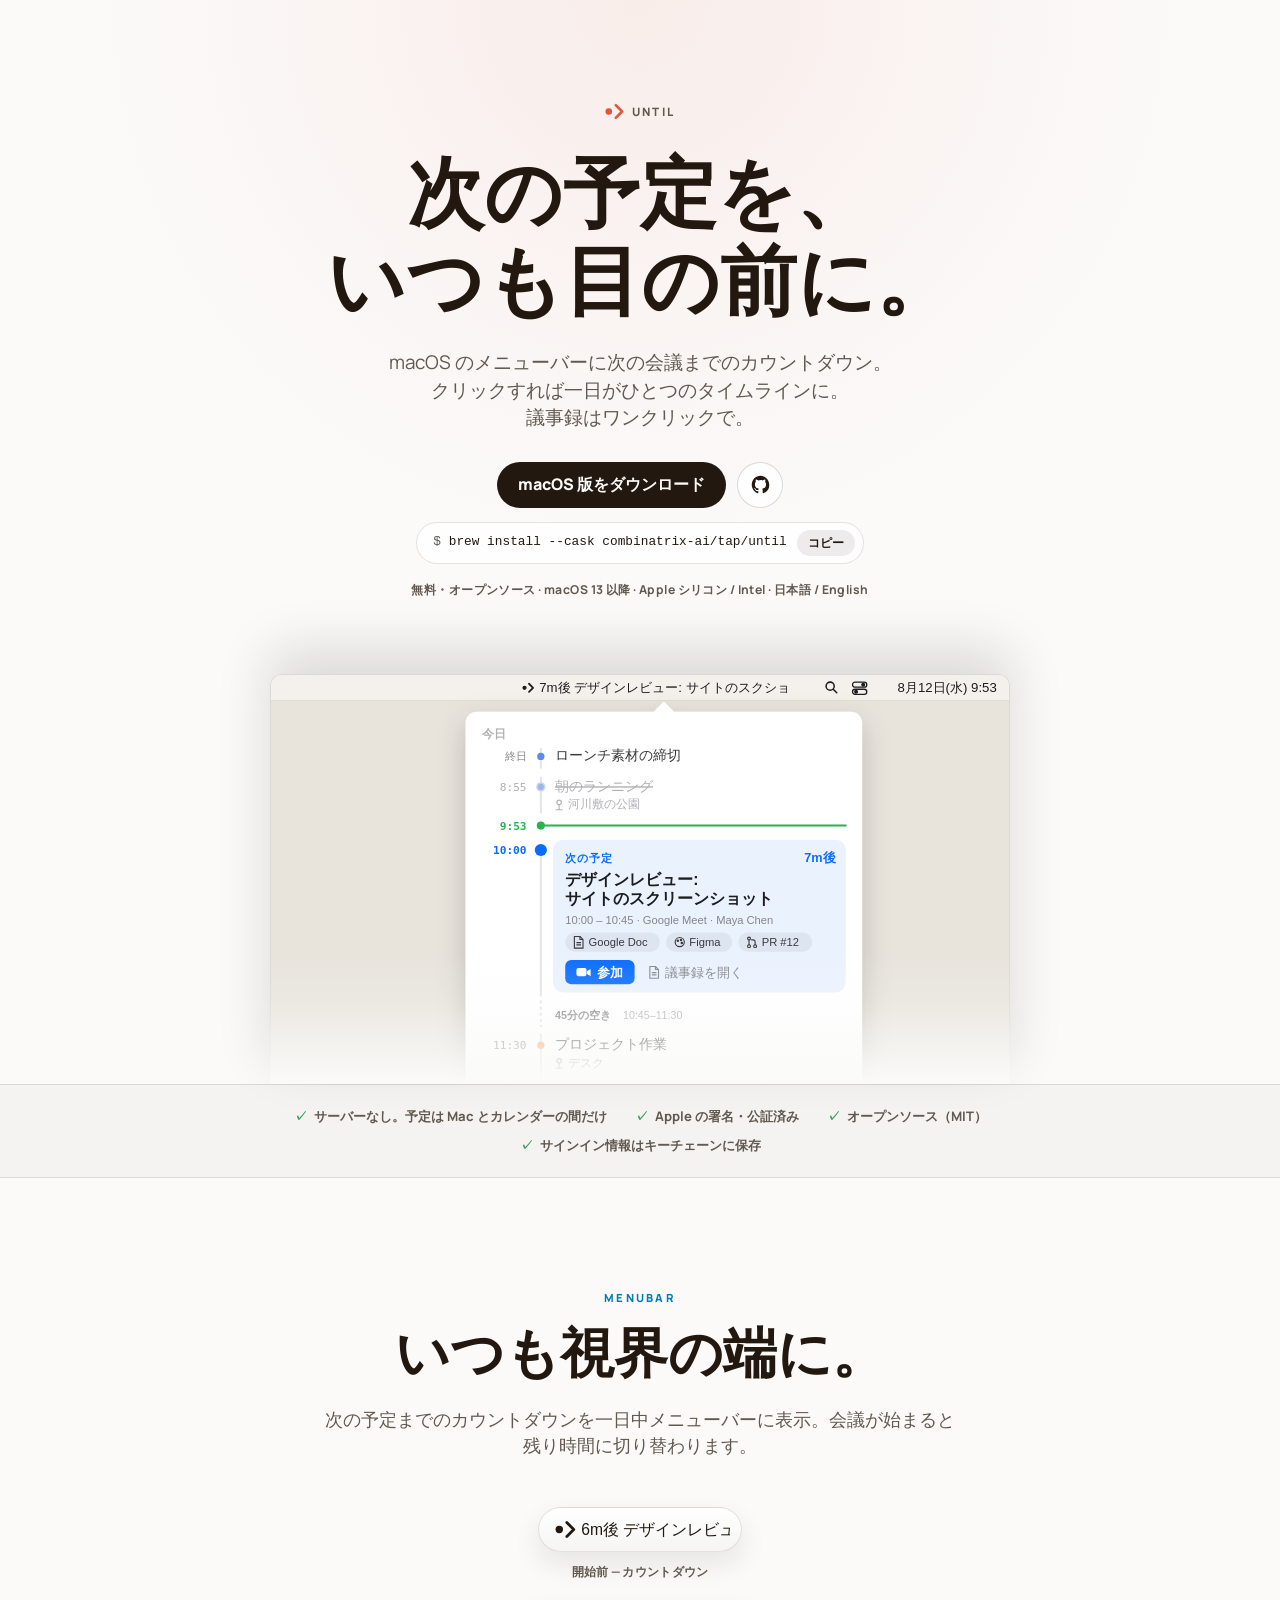
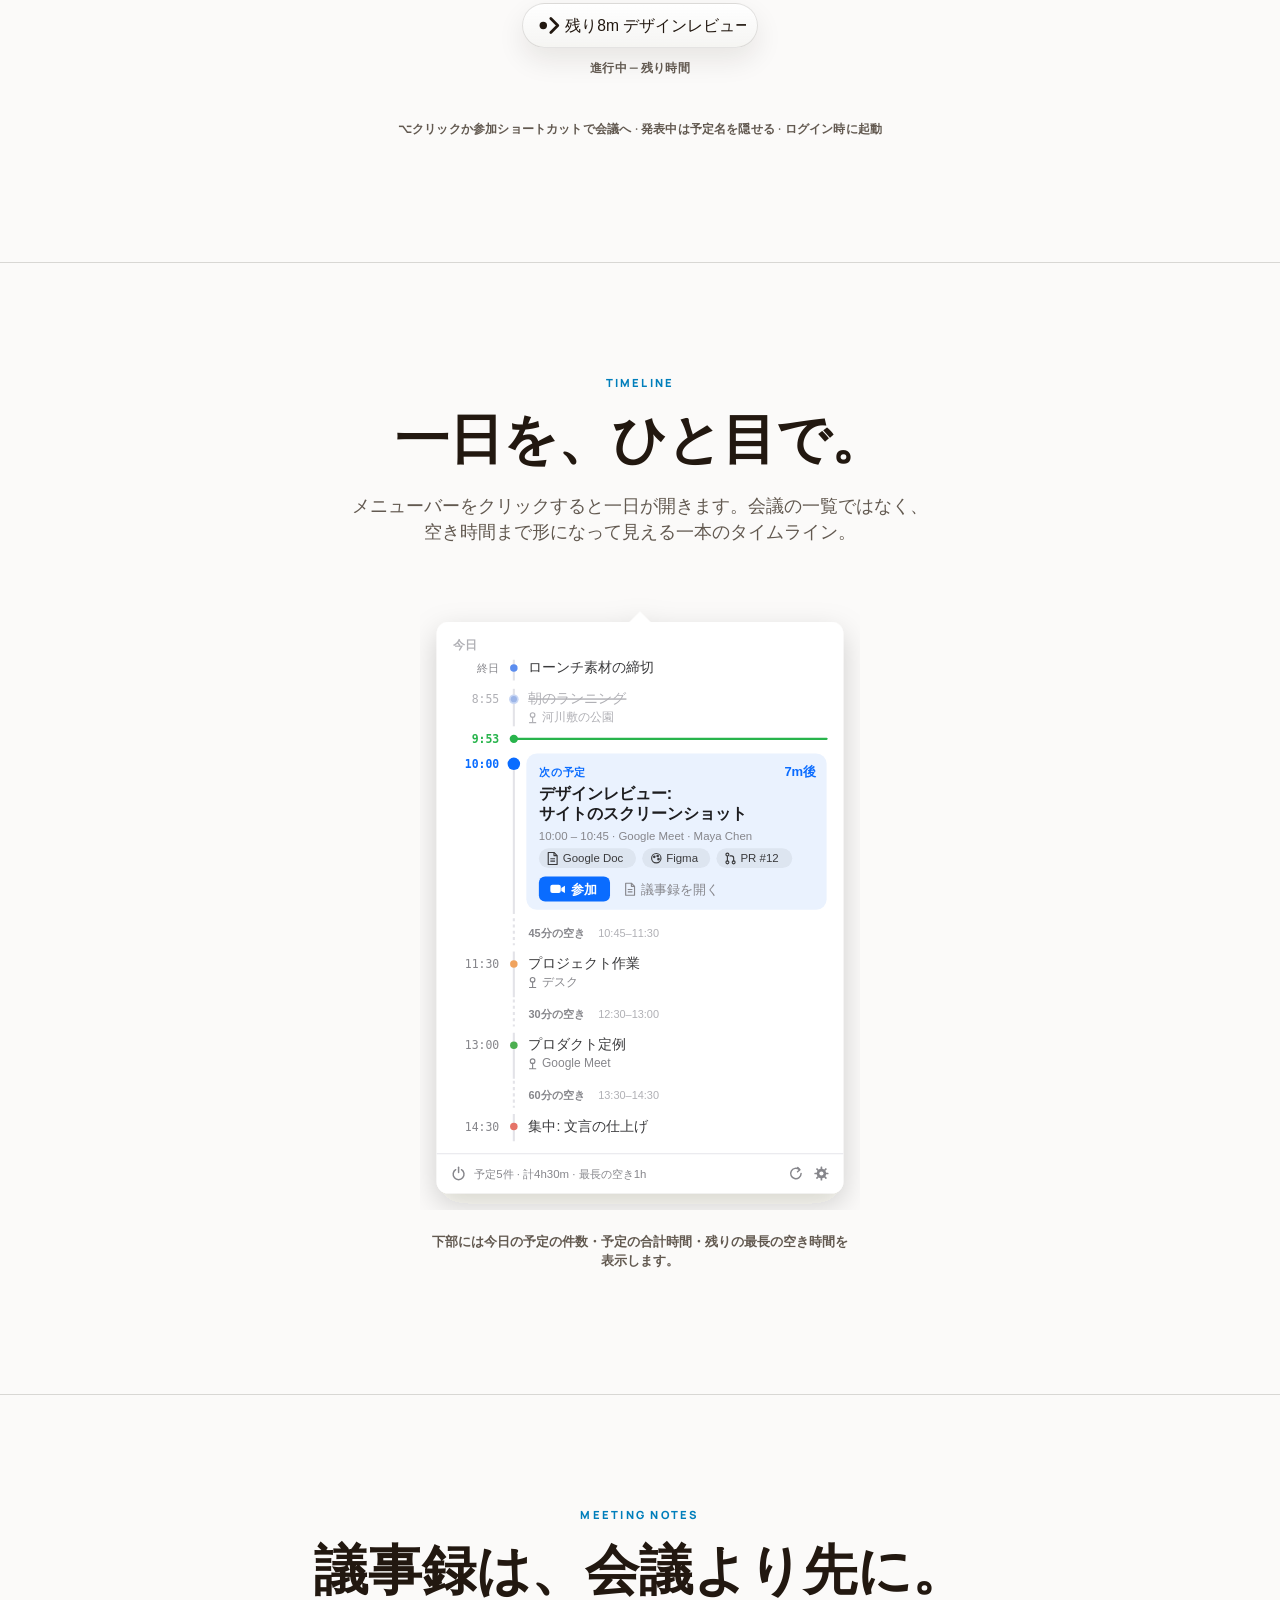
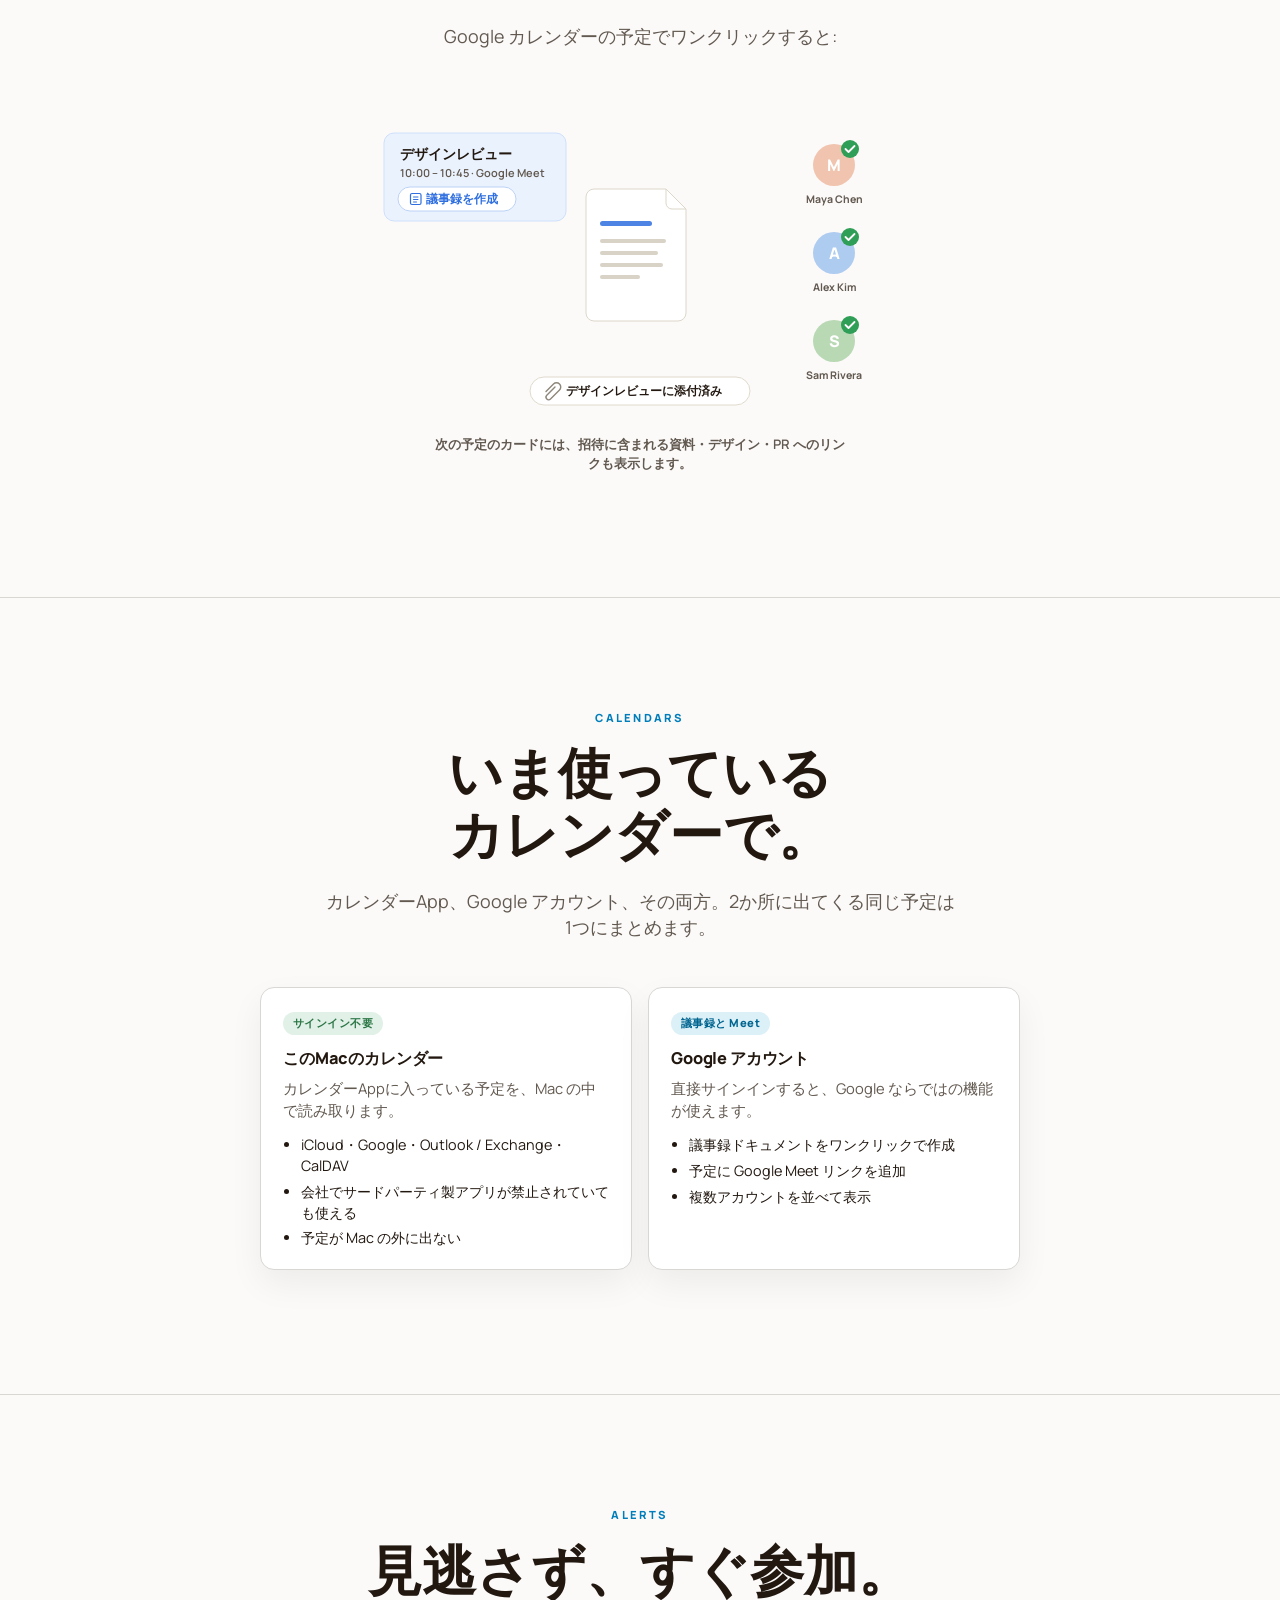
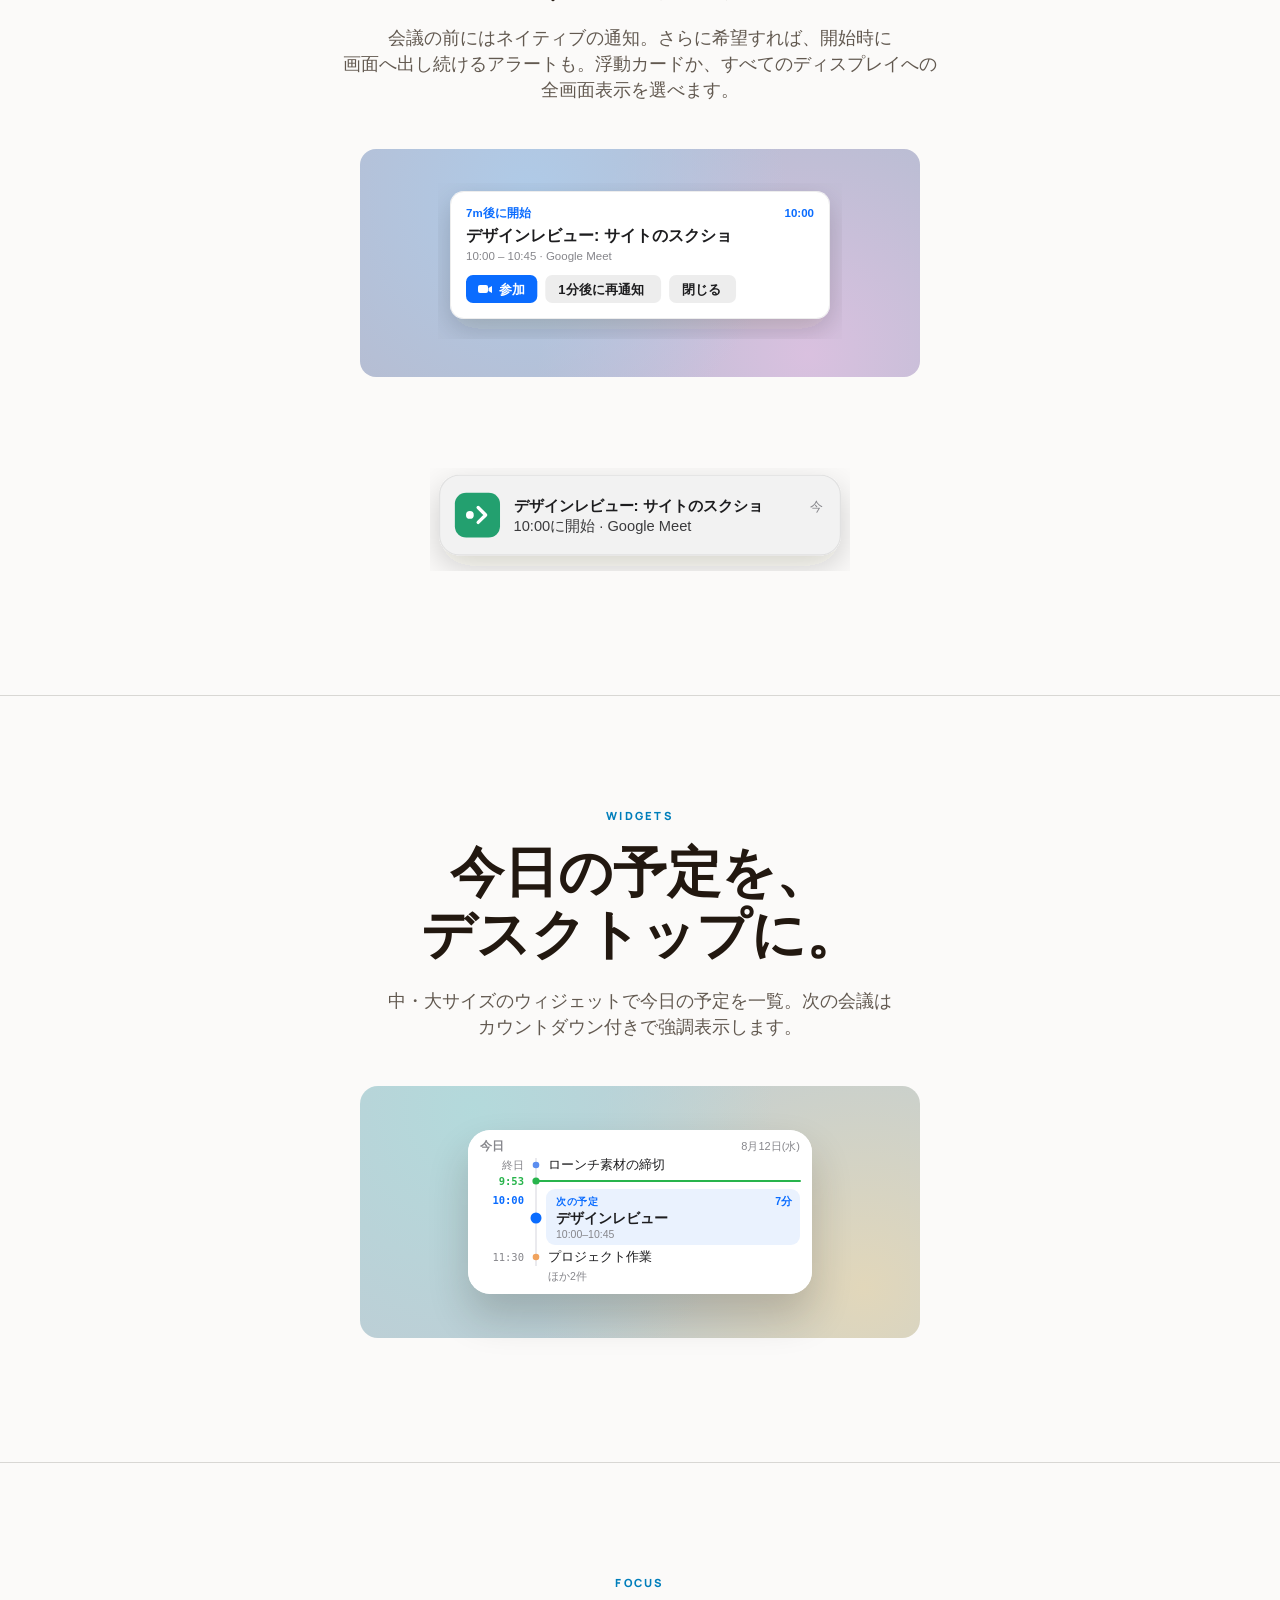
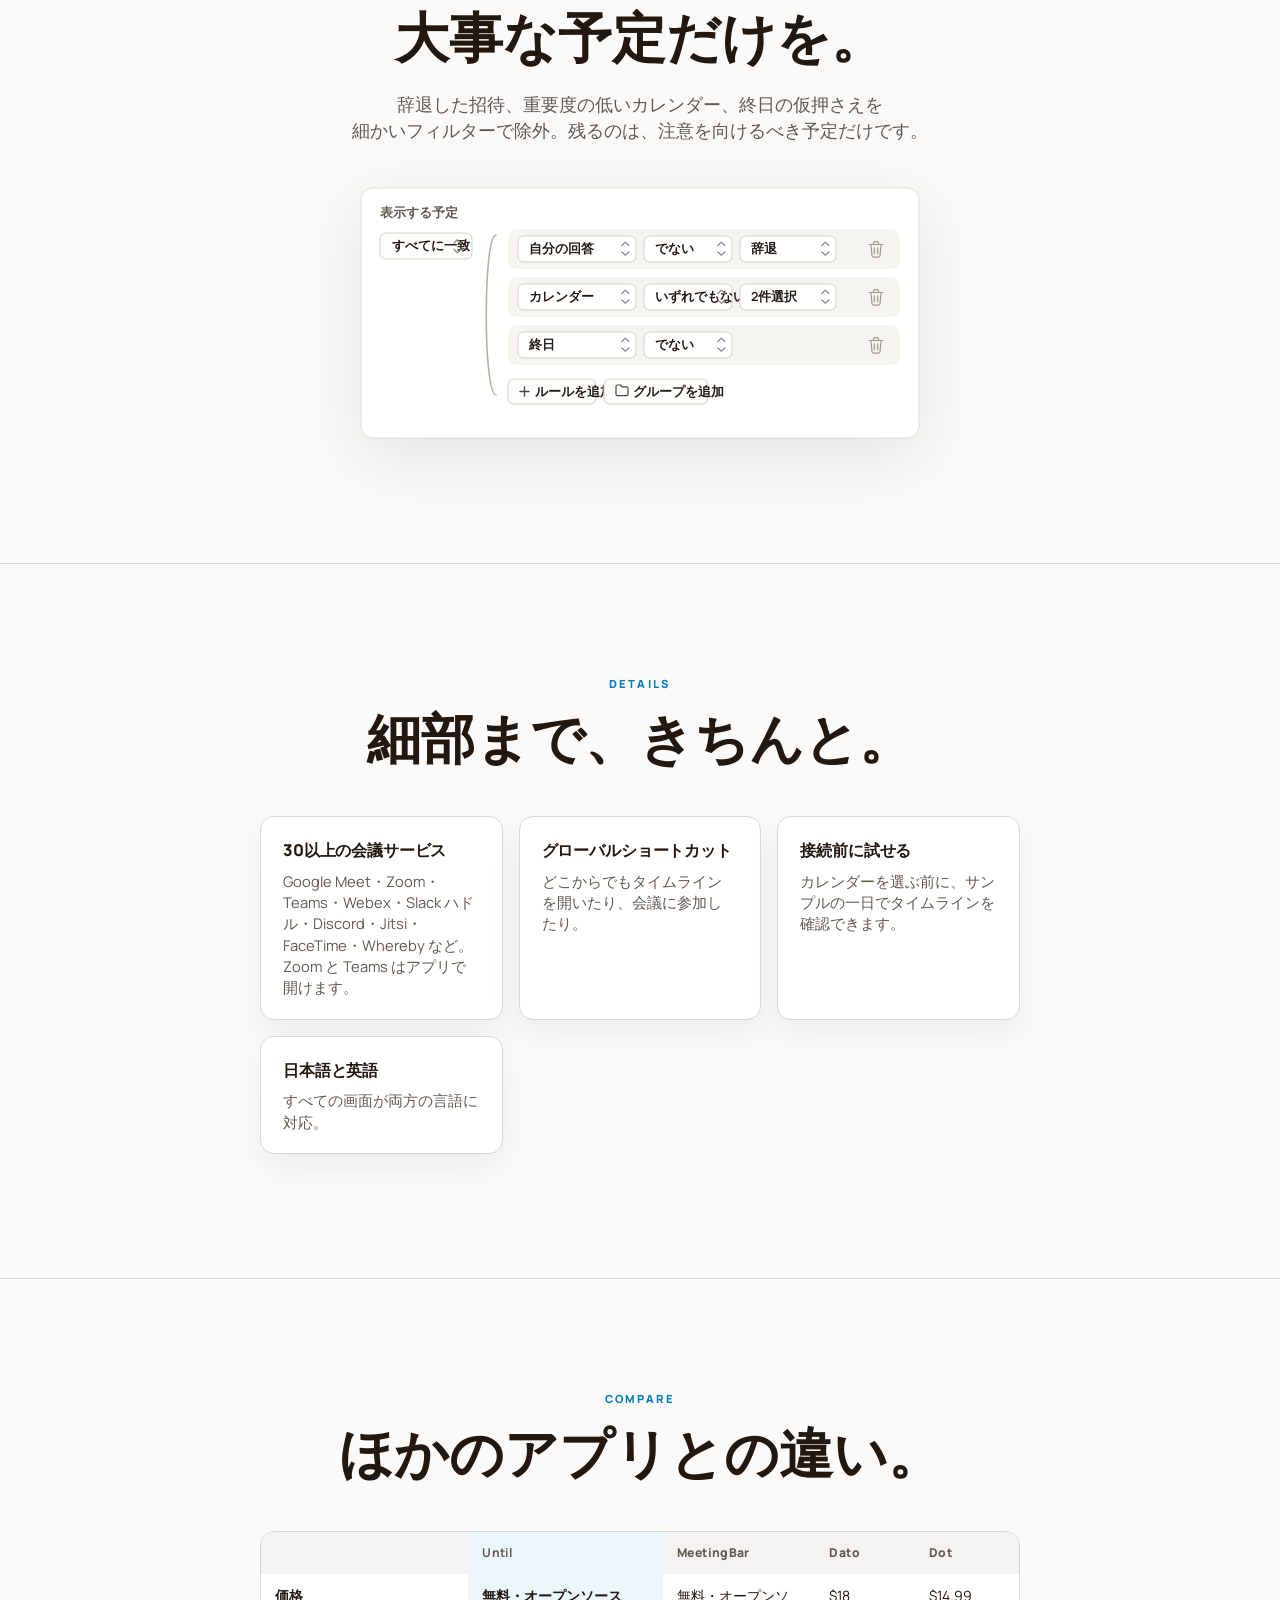
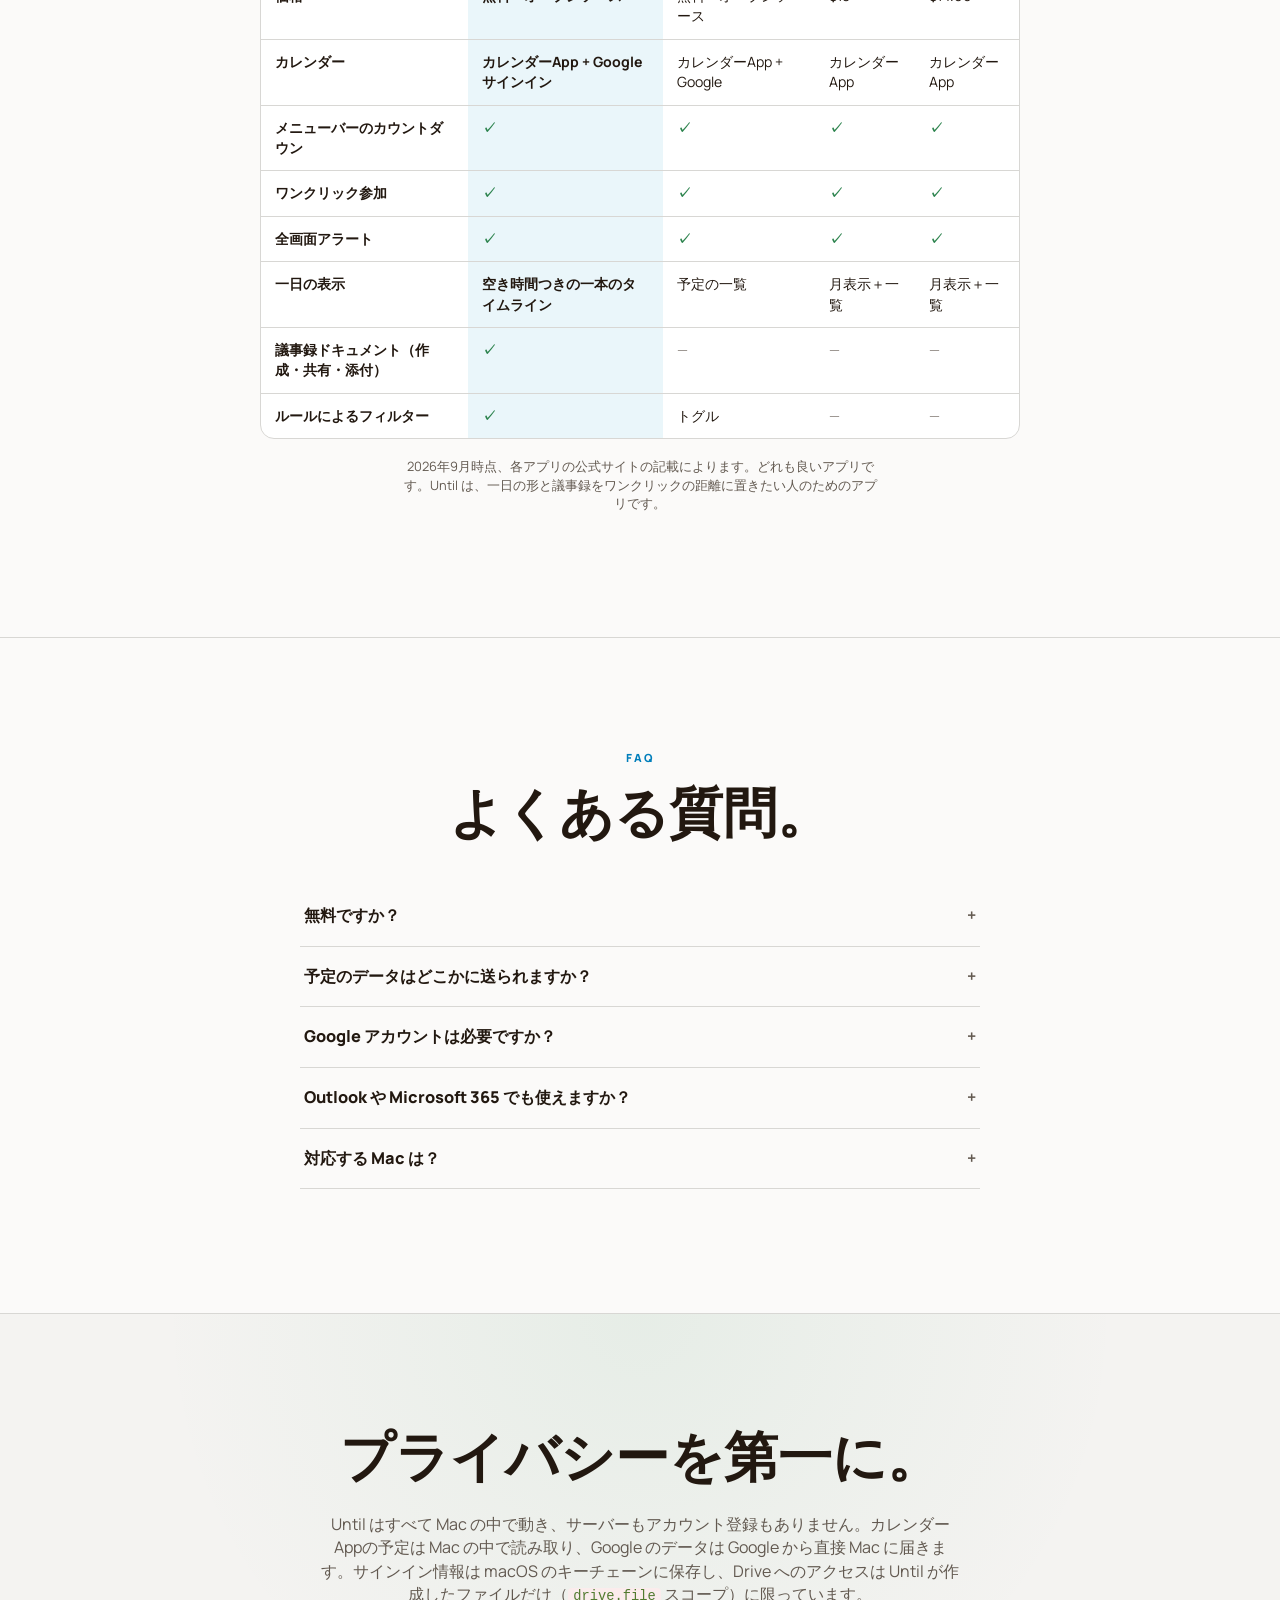
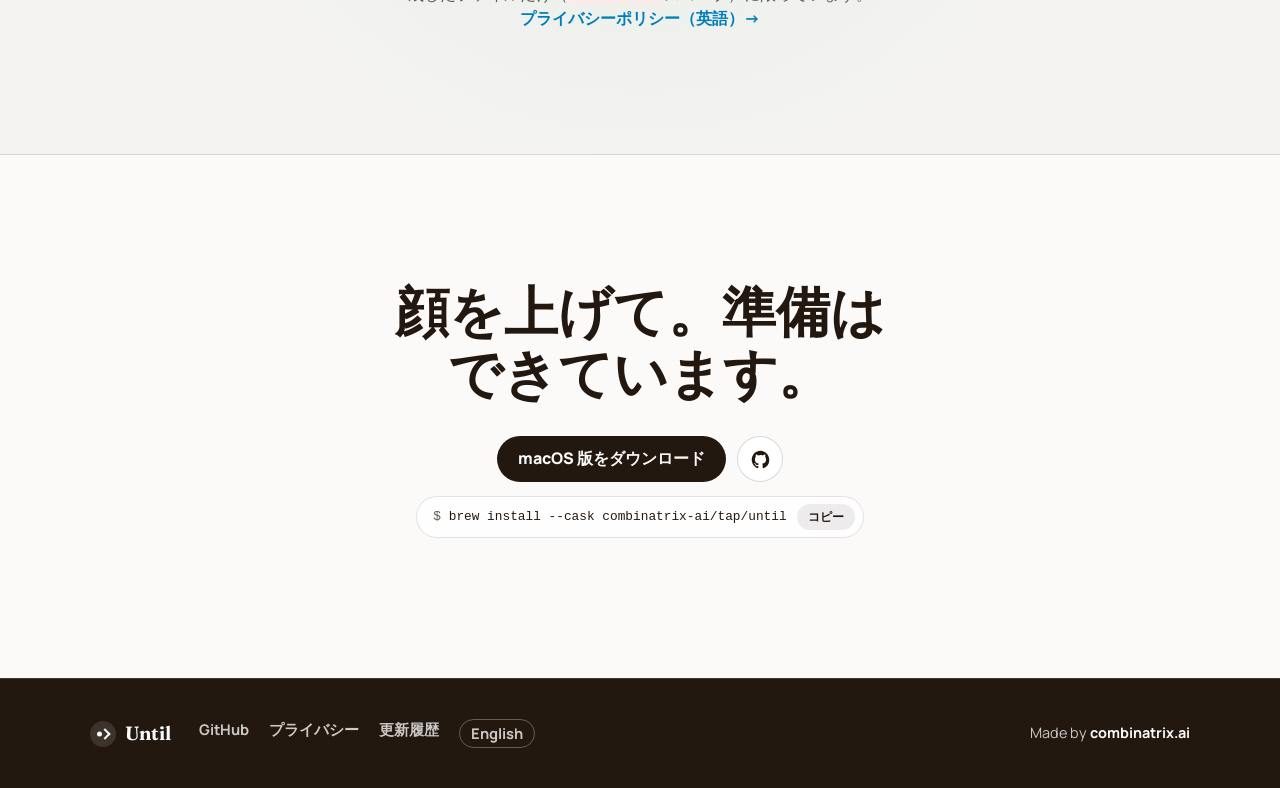
==== commit ebebfc0f: "Draw the site and README illustrations as SVG Replace the raster screenshots (hero, timeline, notifi" ====
--- a/docs/ja/index.html
+++ b/docs/ja/index.html
@@ -12,7 +12,7 @@
     <meta property="og:type" content="website">
     <meta property="og:title" content="Until — 次の会議をmacOSのメニューバーに">
     <meta property="og:description" content="メニューバーのカウントダウン、一日をひとつのタイムラインで、議事録はワンクリック。カレンダーAppと Google カレンダーに対応。無料・オープンソース。">
-    <meta property="og:image" content="https://until.combinatrix.ai/og-image.png">
+    <meta property="og:image" content="https://until.combinatrix.ai/og-image-ja.png">
     <meta property="og:image:width" content="1200">
     <meta property="og:image:height" content="630">
     <meta property="og:url" content="https://until.combinatrix.ai/ja/">
@@ -20,7 +20,7 @@
     <meta name="twitter:card" content="summary_large_image">
     <meta name="twitter:title" content="Until — 次の会議をmacOSのメニューバーに">
     <meta name="twitter:description" content="メニューバーのカウントダウン、一日をひとつのタイムラインで、議事録はワンクリック。カレンダーAppと Google カレンダーに対応。無料・オープンソース。">
-    <meta name="twitter:image" content="https://until.combinatrix.ai/og-image.png">
+    <meta name="twitter:image" content="https://until.combinatrix.ai/og-image-ja.png">
     <script type="application/ld+json">{"@context": "https://schema.org", "@type": "SoftwareApplication", "name": "Until", "operatingSystem": "macOS 13 or later", "applicationCategory": "ProductivityApplication", "description": "メニューバーのカウントダウン、一日をひとつのタイムラインで、議事録はワンクリック。カレンダーAppと Google カレンダーに対応。無料・オープンソース。", "url": "https://until.combinatrix.ai/ja/", "downloadUrl": "https://github.com/combinatrix-ai/until/releases/latest/download/Until.dmg", "license": "https://opensource.org/licenses/MIT", "inLanguage": ["en", "ja"], "offers": {"@type": "Offer", "price": "0", "priceCurrency": "USD"}, "author": {"@type": "Organization", "name": "combinatrix.ai", "url": "https://combinatrix.ai"}}</script>
     <link rel="preconnect" href="https://fonts.googleapis.com">
     <link rel="preconnect" href="https://fonts.gstatic.com" crossorigin>
@@ -61,9 +61,9 @@
 
         <figure class="hero-poster">
           <img
-            src="../until-hero-menubar-timeline.webp"
-            width="1453"
-            height="804"
+            src="../art/hero-ja.svg"
+            width="726"
+            height="402"
             fetchpriority="high"
             alt="メニューバーのカウントダウンから一日のタイムラインを開いたところ。次の予定が大きく表示され、その後の予定が続く。"
           >
@@ -120,9 +120,9 @@
 
           <figure class="timeline-visual">
             <img
-              src="../until-timeline-popover.webp"
-              width="941"
-              height="1040"
+              src="../art/timeline-ja.svg"
+              width="422"
+              height="590"
               loading="lazy"
               alt="ポップオーバーに表示された一日のタイムライン。進行中の予定、空き時間、この後の予定が並ぶ。"
             >
@@ -262,10 +262,10 @@
 
           <div class="alert-visuals">
             <figure class="alert-stage">
-              <img src="../until-start-alert-ja.webp" width="380" height="132" loading="lazy" alt="Until の開始アラート。「デザインレビュー」が8分後に開始、参加・1分後に再通知・閉じるのボタン。">
+              <img src="../art/start-alert-ja.svg" width="404" height="156" loading="lazy" alt="Until の開始アラート。「デザインレビュー」が8分後に開始、参加・1分後に再通知・閉じるのボタン。">
             </figure>
             <figure class="notification-visual">
-              <img src="../until-notification.webp" width="718" height="162" loading="lazy" alt="Until の macOS 通知。予定の開始時刻と Google Meet のリンクを表示。">
+              <img src="../art/notification-ja.svg" width="372" height="92" loading="lazy" alt="Until の macOS 通知。予定の開始時刻と Google Meet のリンクを表示。">
             </figure>
           </div>
         </div>
@@ -280,7 +280,7 @@
           </header>
 
           <figure class="widget-visual">
-            <img src="../until-widget-ja.webp" width="344" height="164" loading="lazy" alt="Until の中サイズのウィジェット。終日の予定、現在時刻、カウントダウン付きの次の会議、その次の予定。">
+            <img src="../art/widget-ja.svg" width="344" height="164" loading="lazy" alt="Until の中サイズのウィジェット。終日の予定、現在時刻、カウントダウン付きの次の会議、その次の予定。">
           </figure>
         </div>
       </section>
--- a/docs/styles.css
+++ b/docs/styles.css
@@ -1152,6 +1152,29 @@
   border-radius: 999px;
 }
 
+/* The illustrations under docs/art/ draw their own panel, shadow, and
+   desktop, so the frames made for raster screenshots stay off them. */
+.timeline-visual {
+  width: min(100%, 440px);
+}
+
+.timeline-visual img[src$=".svg"],
+.notification-visual img[src$=".svg"],
+.alert-stage img[src$=".svg"] {
+  border: 0;
+  border-radius: 0;
+  box-shadow: none;
+  filter: none;
+}
+
+.notification-visual {
+  width: min(100%, 420px);
+}
+
+.alert-stage img[src$=".svg"] {
+  width: min(100%, 404px);
+}
+
 :lang(ja) h1,
 :lang(ja) h2 {
   max-width: 13em;
